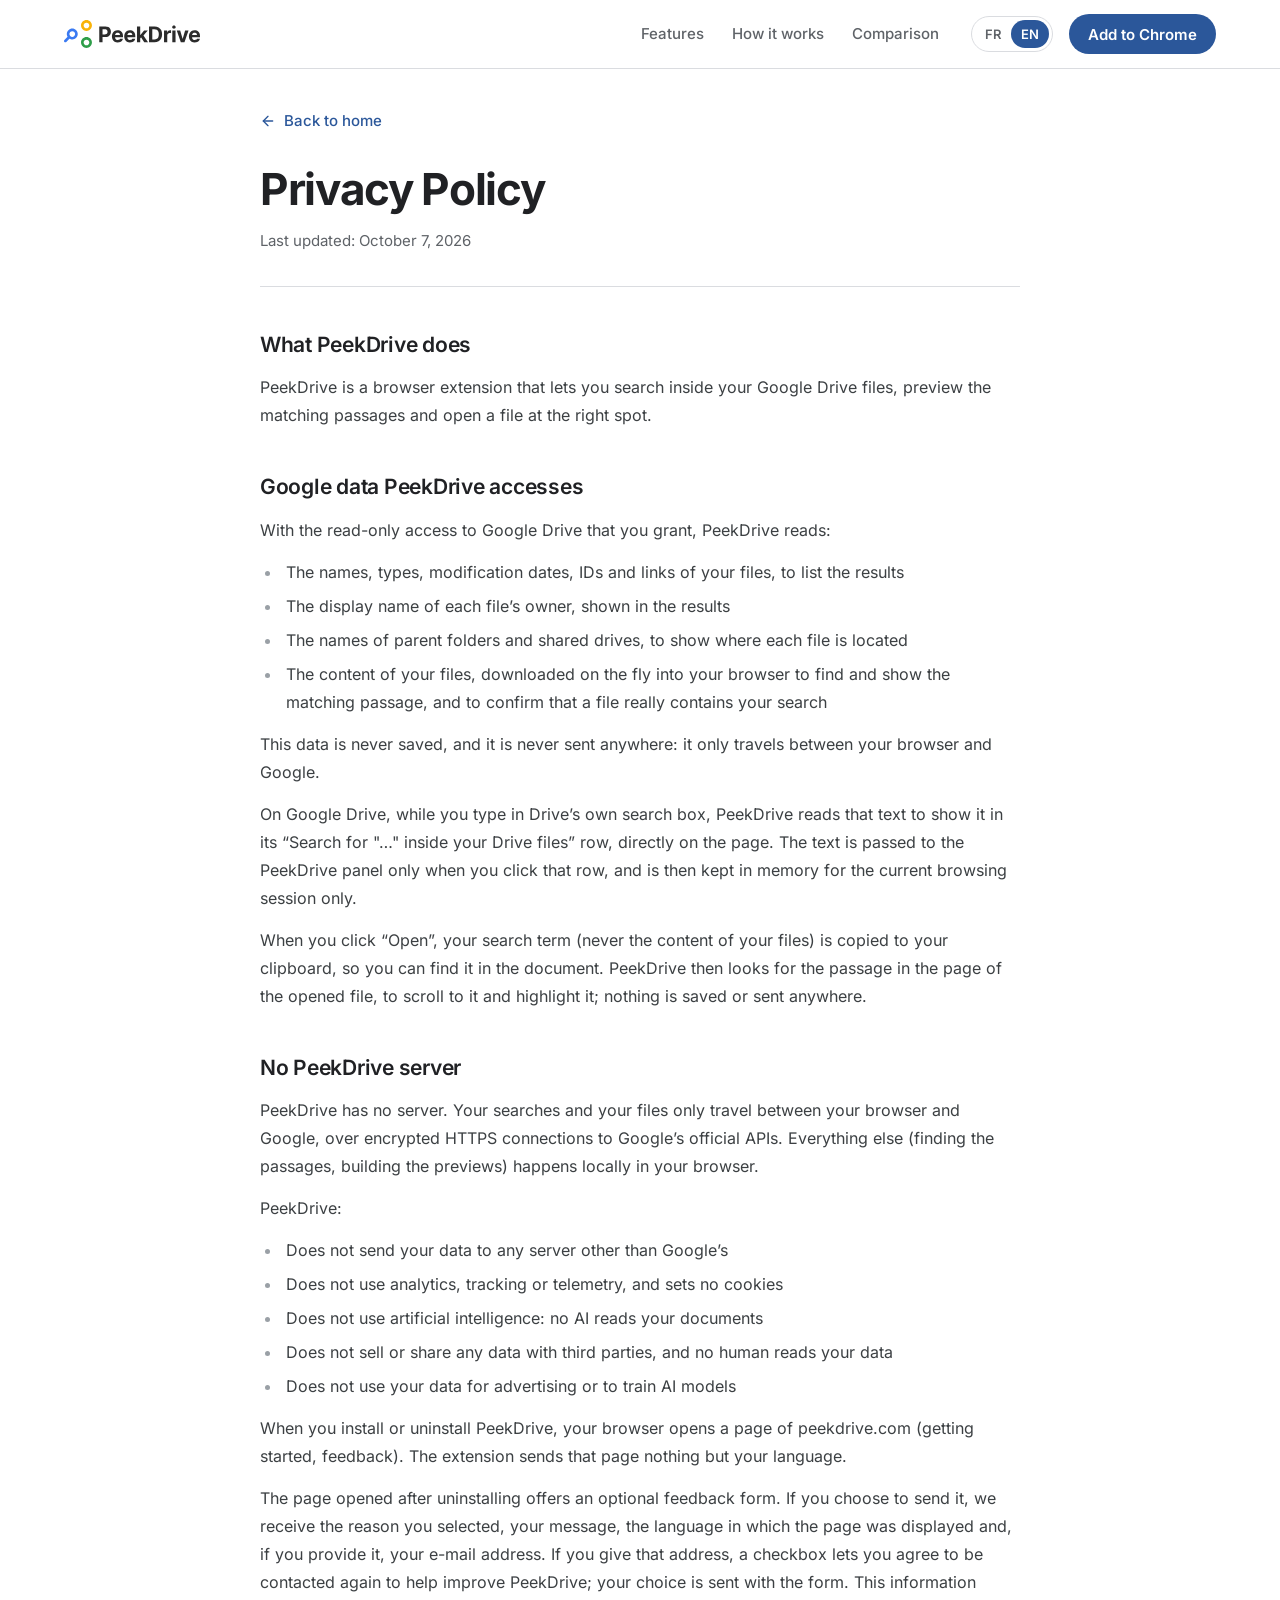
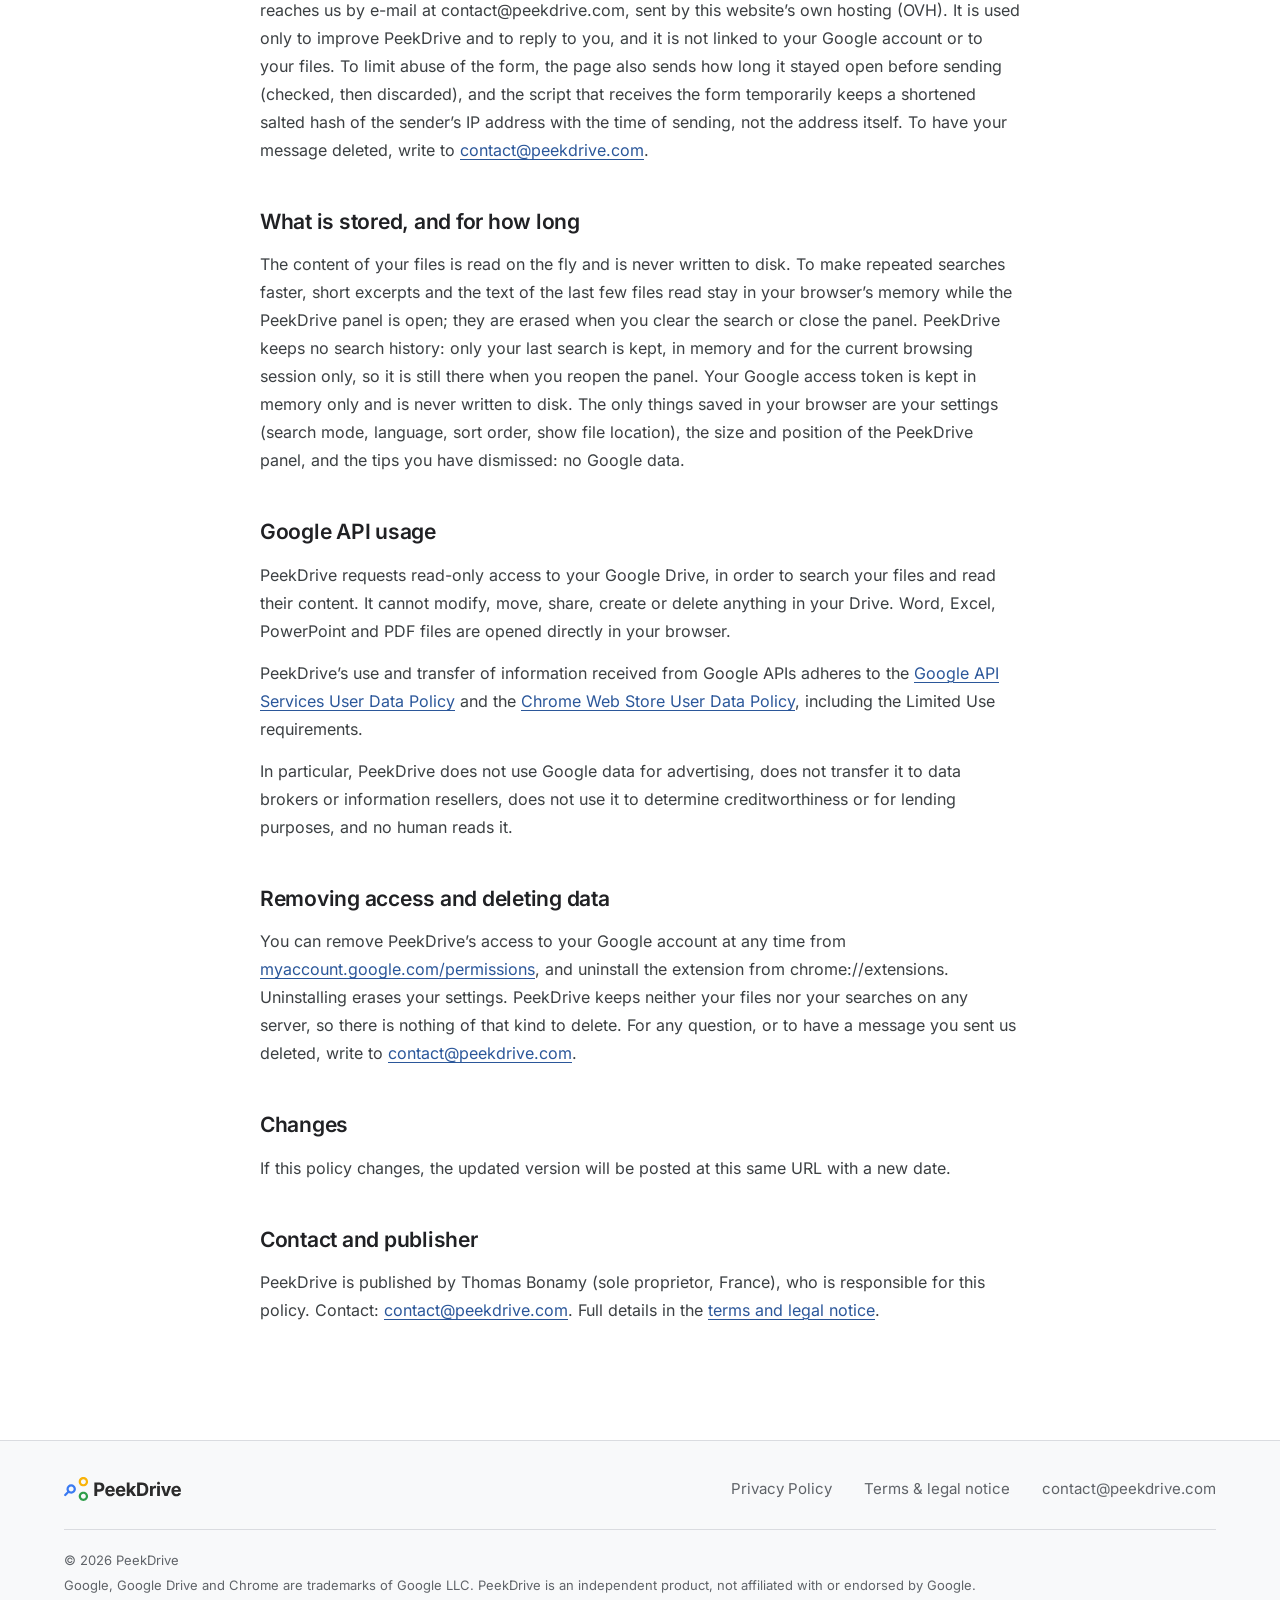
==== privacy.html @ 471e08d1 "Refonte du site : retours de Thomas du 7 octobre (bienvenue, au revoir, comparatif) - Bienvenue : « " ====
<!DOCTYPE html>
<html lang="en">
<head>
    <meta charset="UTF-8">
    <meta name="viewport" content="width=device-width, initial-scale=1.0">
    <title data-en="Privacy Policy, PeekDrive" data-fr="Politique de confidentialité, PeekDrive">Privacy Policy, PeekDrive</title>
    <meta name="description" content="PeekDrive Privacy Policy: read-only access to Google Drive, everything processed in your browser, no PeekDrive server, no AI.">
    <link rel="icon" href="favicon.ico?v=2" sizes="any">
    <link rel="icon" href="favicon.svg?v=2" type="image/svg+xml">
    <link rel="apple-touch-icon" href="apple-touch-icon.png?v=2">
    <link rel="preload" href="assets/fonts/inter-latin.woff2" as="font" type="font/woff2" crossorigin>
    <link rel="stylesheet" href="assets/site.css?v=1">
    <script src="assets/site.js?v=1"></script>
</head>
<body>
    <a class="skip-link" href="#main" data-en="Skip to content" data-fr="Aller au contenu">Skip to content</a>
    <svg class="sprite" aria-hidden="true" focusable="false">
        <symbol id="i-back" viewBox="0 0 24 24"><path d="M19 12H5"/><path d="m12 19-7-7 7-7"/></symbol>
    </svg>
    <header class="site-header">
        <div class="container nav">
            <a class="brand" href="./"><img src="logo.svg" alt="PeekDrive, home" data-en-alt="PeekDrive, home" data-fr-alt="PeekDrive, accueil" width="136" height="28"></a>
            <nav class="nav-links" aria-label="Main" data-en-aria-label="Main" data-fr-aria-label="Principale">
                <a href="./#features" data-en="Features" data-fr="Fonctionnalités">Features</a>
                <a href="./#how" data-en="How it works" data-fr="Comment ça marche">How it works</a>
                <a href="./#compare" data-en="Comparison" data-fr="Comparatif">Comparison</a>
            </nav>
            <div class="nav-actions">
                <div class="lang-switch" role="group" aria-label="Language" data-en-aria-label="Language" data-fr-aria-label="Langue">
                    <button type="button" class="lang-btn" data-lang="fr" lang="fr" aria-label="Français" aria-pressed="false">FR</button>
                    <button type="button" class="lang-btn is-active" data-lang="en" lang="en" aria-label="English" aria-pressed="true">EN</button>
                </div>
                <a class="btn btn--primary btn--s" href="https://chromewebstore.google.com/detail/piecapgomaejneknjkfpdhcpegihmjpd" target="_blank" rel="noopener" data-en="Add to Chrome" data-fr="Ajouter à Chrome">Add to Chrome</a>
            </div>
        </div>
    </header>
    <main id="main">
        <div class="container narrow legal-top">
            <a class="back-link" href="./"><svg class="i" aria-hidden="true"><use href="#i-back"/></svg><span data-en="Back to home" data-fr="Retour à l'accueil">Back to home</span></a>
        </div>
        <article class="container narrow prose">
            <h1 data-en="Privacy Policy" data-fr="Politique de confidentialité">Privacy Policy</h1>
            <p class="last-updated" data-en="Last updated: October 7, 2026" data-fr="Dernière mise à jour : 7 octobre 2026">Last updated: October 7, 2026</p>

            <h2 data-en="What PeekDrive does" data-fr="Ce que fait PeekDrive">What PeekDrive does</h2>
            <p data-en="PeekDrive is a browser extension that lets you search inside your Google Drive files, preview the matching passages and open a file at the right spot." data-fr="PeekDrive est une extension de navigateur qui vous permet de rechercher dans le contenu de vos fichiers Google Drive, de visualiser les passages correspondants et d’ouvrir un fichier au bon endroit.">PeekDrive is a browser extension that lets you search inside your Google Drive files, preview the matching passages and open a file at the right spot.</p>

            <h2 data-en="Google data PeekDrive accesses" data-fr="Données Google auxquelles PeekDrive accède">Google data PeekDrive accesses</h2>
            <div data-en="&lt;p&gt;With the read-only access to Google Drive that you grant, PeekDrive reads:&lt;/p&gt;&lt;ul&gt;&lt;li&gt;The names, types, modification dates, IDs and links of your files, to list the results&lt;/li&gt;&lt;li&gt;The display name of each file’s owner, shown in the results&lt;/li&gt;&lt;li&gt;The names of parent folders and shared drives, to show where each file is located&lt;/li&gt;&lt;li&gt;The content of your files, downloaded on the fly into your browser to find and show the matching passage, and to confirm that a file really contains your search&lt;/li&gt;&lt;/ul&gt;" data-fr="&lt;p&gt;Avec l’accès en lecture seule à Google Drive que vous lui accordez, PeekDrive lit :&lt;/p&gt;&lt;ul&gt;&lt;li&gt;Le nom, le type, la date de modification, l’identifiant et le lien de vos fichiers, pour afficher les résultats&lt;/li&gt;&lt;li&gt;Le nom du propriétaire de chaque fichier, affiché dans les résultats&lt;/li&gt;&lt;li&gt;Le nom des dossiers parents et des Drive partagés, pour indiquer l’emplacement de chaque fichier&lt;/li&gt;&lt;li&gt;Le contenu de vos fichiers, téléchargé à la volée dans votre navigateur pour trouver et afficher le passage correspondant, et pour vérifier qu’un fichier contient bien votre recherche&lt;/li&gt;&lt;/ul&gt;">
                <p>With the read-only access to Google Drive that you grant, PeekDrive reads:</p>
                <ul>
                    <li>The names, types, modification dates, IDs and links of your files, to list the results</li>
                    <li>The display name of each file’s owner, shown in the results</li>
                    <li>The names of parent folders and shared drives, to show where each file is located</li>
                    <li>The content of your files, downloaded on the fly into your browser to find and show the matching passage, and to confirm that a file really contains your search</li>
                </ul>
            </div>
            <p data-en="This data is never saved, and it is never sent anywhere: it only travels between your browser and Google." data-fr="Ces données ne sont jamais enregistrées ni envoyées ailleurs : elles circulent uniquement entre votre navigateur et Google.">This data is never saved, and it is never sent anywhere: it only travels between your browser and Google.</p>
            <p data-en="On Google Drive, while you type in Drive’s own search box, PeekDrive reads that text to show it in its “Search for &quot;…&quot; inside your Drive files” row, directly on the page. The text is passed to the PeekDrive panel only when you click that row, and is then kept in memory for the current browsing session only." data-fr="Sur Google Drive, pendant que vous tapez dans la barre de recherche de Drive, PeekDrive lit ce texte pour l’afficher dans sa ligne « Chercher “…” à l’intérieur de vos fichiers Drive », directement sur la page. Ce texte n’est transmis au panneau PeekDrive que lorsque vous cliquez sur cette ligne, puis il est gardé en mémoire pour la session de navigation en cours uniquement.">On Google Drive, while you type in Drive’s own search box, PeekDrive reads that text to show it in its “Search for "…" inside your Drive files” row, directly on the page. The text is passed to the PeekDrive panel only when you click that row, and is then kept in memory for the current browsing session only.</p>
            <p data-en="When you click “Open”, your search term (never the content of your files) is copied to your clipboard, so you can find it in the document. PeekDrive then looks for the passage in the page of the opened file, to scroll to it and highlight it; nothing is saved or sent anywhere." data-fr="Quand vous cliquez sur « Ouvrir », votre recherche (jamais le contenu de vos fichiers) est copiée dans votre presse-papier, pour que vous puissiez la retrouver dans le document. PeekDrive cherche ensuite le passage dans la page du fichier ouvert, pour y faire défiler l’affichage et le surligner ; rien n’est enregistré ni envoyé ailleurs.">When you click “Open”, your search term (never the content of your files) is copied to your clipboard, so you can find it in the document. PeekDrive then looks for the passage in the page of the opened file, to scroll to it and highlight it; nothing is saved or sent anywhere.</p>

            <h2 data-en="No PeekDrive server" data-fr="Aucun serveur PeekDrive">No PeekDrive server</h2>
            <p data-en="PeekDrive has no server. Your searches and your files only travel between your browser and Google, over encrypted HTTPS connections to Google’s official APIs. Everything else (finding the passages, building the previews) happens locally in your browser." data-fr="PeekDrive n’a aucun serveur. Vos recherches et vos fichiers ne circulent qu’entre votre navigateur et Google, via des connexions HTTPS chiffrées vers les API officielles de Google. Tout le reste (repérer les passages, construire les aperçus) se fait localement dans votre navigateur.">PeekDrive has no server. Your searches and your files only travel between your browser and Google, over encrypted HTTPS connections to Google’s official APIs. Everything else (finding the passages, building the previews) happens locally in your browser.</p>

            <div data-en="&lt;p&gt;PeekDrive:&lt;/p&gt;&lt;ul&gt;&lt;li&gt;Does not send your data to any server other than Google’s&lt;/li&gt;&lt;li&gt;Does not use analytics, tracking or telemetry, and sets no cookies&lt;/li&gt;&lt;li&gt;Does not use artificial intelligence: no AI reads your documents&lt;/li&gt;&lt;li&gt;Does not sell or share any data with third parties, and no human reads your data&lt;/li&gt;&lt;li&gt;Does not use your data for advertising or to train AI models&lt;/li&gt;&lt;/ul&gt;" data-fr="&lt;p&gt;PeekDrive :&lt;/p&gt;&lt;ul&gt;&lt;li&gt;N’envoie vos données à aucun serveur autre que ceux de Google&lt;/li&gt;&lt;li&gt;N’utilise aucun outil d’analyse, de suivi ni de télémétrie, et ne dépose aucun cookie&lt;/li&gt;&lt;li&gt;N’utilise pas d’intelligence artificielle : aucune IA ne lit vos documents&lt;/li&gt;&lt;li&gt;Ne vend ni ne partage aucune donnée avec des tiers, et personne ne lit vos données&lt;/li&gt;&lt;li&gt;N’utilise pas vos données à des fins publicitaires ni pour entraîner des modèles d’IA&lt;/li&gt;&lt;/ul&gt;">
                <p>PeekDrive:</p>
                <ul>
                    <li>Does not send your data to any server other than Google’s</li>
                    <li>Does not use analytics, tracking or telemetry, and sets no cookies</li>
                    <li>Does not use artificial intelligence: no AI reads your documents</li>
                    <li>Does not sell or share any data with third parties, and no human reads your data</li>
                    <li>Does not use your data for advertising or to train AI models</li>
                </ul>
            </div>
            <p data-en="When you install or uninstall PeekDrive, your browser opens a page of peekdrive.com (getting started, feedback). The extension sends that page nothing but your language." data-fr="Quand vous installez ou désinstallez PeekDrive, votre navigateur ouvre une page de peekdrive.com (prise en main, avis). L’extension ne transmet à cette page rien d’autre que votre langue.">When you install or uninstall PeekDrive, your browser opens a page of peekdrive.com (getting started, feedback). The extension sends that page nothing but your language.</p>
            <p data-en="The page opened after uninstalling offers an optional feedback form. If you choose to send it, we receive the reason you selected, your message, the language in which the page was displayed and, if you provide it, your e-mail address. If you give that address, a checkbox lets you agree to be contacted again to help improve PeekDrive; your choice is sent with the form. This information reaches us by e-mail at contact@peekdrive.com, sent by this website’s own hosting (OVH). It is used only to improve PeekDrive and to reply to you, and it is not linked to your Google account or to your files. To limit abuse of the form, the page also sends how long it stayed open before sending (checked, then discarded), and the script that receives the form temporarily keeps a shortened salted hash of the sender’s IP address with the time of sending, not the address itself. To have your message deleted, write to &lt;a href=&quot;mailto:contact@peekdrive.com&quot;&gt;contact@peekdrive.com&lt;/a&gt;." data-fr="La page ouverte après la désinstallation propose un formulaire d’avis facultatif. Si vous choisissez de l’envoyer, nous recevons la raison que vous avez sélectionnée, votre message, la langue d’affichage de la page et, si vous l’indiquez, votre adresse e-mail. Si vous donnez cette adresse, une case à cocher vous permet d’accepter que nous vous recontactions pour améliorer PeekDrive&amp;nbsp;; votre choix est envoyé avec le formulaire. Ces informations nous parviennent par e-mail à contact@peekdrive.com, envoyées par l’hébergement de ce site (OVH). Elles servent uniquement à améliorer PeekDrive et à vous répondre, et ne sont reliées ni à votre compte Google ni à vos fichiers. Pour limiter les abus du formulaire, la page envoie aussi le temps écoulé avant l’envoi (vérifié, puis écarté), et le script qui reçoit le formulaire conserve temporairement une empreinte tronquée (hachage salé) de l’adresse IP de l’expéditeur avec l’heure de l’envoi, et non l’adresse elle-même. Pour faire supprimer votre message, écrivez à &lt;a href=&quot;mailto:contact@peekdrive.com&quot;&gt;contact@peekdrive.com&lt;/a&gt;.">The page opened after uninstalling offers an optional feedback form. If you choose to send it, we receive the reason you selected, your message, the language in which the page was displayed and, if you provide it, your e-mail address. If you give that address, a checkbox lets you agree to be contacted again to help improve PeekDrive; your choice is sent with the form. This information reaches us by e-mail at contact@peekdrive.com, sent by this website’s own hosting (OVH). It is used only to improve PeekDrive and to reply to you, and it is not linked to your Google account or to your files. To limit abuse of the form, the page also sends how long it stayed open before sending (checked, then discarded), and the script that receives the form temporarily keeps a shortened salted hash of the sender’s IP address with the time of sending, not the address itself. To have your message deleted, write to <a href="mailto:contact@peekdrive.com">contact@peekdrive.com</a>.</p>

            <h2 data-en="What is stored, and for how long" data-fr="Ce qui est conservé, et combien de temps">What is stored, and for how long</h2>
            <p data-en="The content of your files is read on the fly and is never written to disk. To make repeated searches faster, short excerpts and the text of the last few files read stay in your browser’s memory while the PeekDrive panel is open; they are erased when you clear the search or close the panel. PeekDrive keeps no search history: only your last search is kept, in memory and for the current browsing session only, so it is still there when you reopen the panel. Your Google access token is kept in memory only and is never written to disk. The only things saved in your browser are your settings (search mode, language, sort order, show file location), the size and position of the PeekDrive panel, and the tips you have dismissed: no Google data." data-fr="Le contenu de vos fichiers est lu à la volée et n’est jamais écrit sur le disque. Pour accélérer les recherches répétées, de courts extraits et le texte des derniers fichiers lus restent dans la mémoire de votre navigateur tant que le panneau PeekDrive est ouvert ; ils sont effacés quand vous videz la recherche ou fermez le panneau. PeekDrive ne garde aucun historique de recherche : seule votre dernière recherche est gardée, en mémoire et pour la session de navigation en cours uniquement, afin de la retrouver quand vous rouvrez le panneau. Votre jeton d’accès Google est gardé en mémoire uniquement et n’est jamais écrit sur le disque. Les seules choses enregistrées dans votre navigateur sont vos réglages (mode de recherche, langue, ordre de tri, affichage de l’emplacement des fichiers), la taille et la position du panneau PeekDrive et les astuces que vous avez masquées : aucune donnée Google.">The content of your files is read on the fly and is never written to disk. To make repeated searches faster, short excerpts and the text of the last few files read stay in your browser’s memory while the PeekDrive panel is open; they are erased when you clear the search or close the panel. PeekDrive keeps no search history: only your last search is kept, in memory and for the current browsing session only, so it is still there when you reopen the panel. Your Google access token is kept in memory only and is never written to disk. The only things saved in your browser are your settings (search mode, language, sort order, show file location), the size and position of the PeekDrive panel, and the tips you have dismissed: no Google data.</p>

            <h2 data-en="Google API usage" data-fr="Utilisation des API Google">Google API usage</h2>
            <p data-en="PeekDrive requests read-only access to your Google Drive, in order to search your files and read their content. It cannot modify, move, share, create or delete anything in your Drive. Word, Excel, PowerPoint and PDF files are opened directly in your browser." data-fr="PeekDrive demande un accès en lecture seule à votre Google Drive, pour rechercher dans vos fichiers et lire leur contenu. Il ne peut rien modifier, déplacer, partager, créer ni supprimer dans votre Drive. Les fichiers Word, Excel, PowerPoint et PDF sont ouverts directement dans votre navigateur.">PeekDrive requests read-only access to your Google Drive, in order to search your files and read their content. It cannot modify, move, share, create or delete anything in your Drive. Word, Excel, PowerPoint and PDF files are opened directly in your browser.</p>
            <p data-en="PeekDrive’s use and transfer of information received from Google APIs adheres to the &lt;a href=&quot;https://developers.google.com/terms/api-services-user-data-policy&quot;&gt;Google API Services User Data Policy&lt;/a&gt; and the &lt;a href=&quot;https://developer.chrome.com/docs/webstore/program-policies/limited-use&quot;&gt;Chrome Web Store User Data Policy&lt;/a&gt;, including the Limited Use requirements." data-fr="L’utilisation et le transfert par PeekDrive des informations reçues des API Google respectent la &lt;a href=&quot;https://developers.google.com/terms/api-services-user-data-policy&quot;&gt;politique relative aux données utilisateur des services d’API Google&lt;/a&gt; et la &lt;a href=&quot;https://developer.chrome.com/docs/webstore/program-policies/limited-use&quot;&gt;politique de données utilisateur du Chrome Web Store&lt;/a&gt;, y compris les exigences d’utilisation limitée (Limited Use).">PeekDrive’s use and transfer of information received from Google APIs adheres to the <a href="https://developers.google.com/terms/api-services-user-data-policy">Google API Services User Data Policy</a> and the <a href="https://developer.chrome.com/docs/webstore/program-policies/limited-use">Chrome Web Store User Data Policy</a>, including the Limited Use requirements.</p>
            <p data-en="In particular, PeekDrive does not use Google data for advertising, does not transfer it to data brokers or information resellers, does not use it to determine creditworthiness or for lending purposes, and no human reads it." data-fr="En particulier, PeekDrive n’utilise pas les données Google à des fins publicitaires, ne les transfère à aucun courtier en données ni revendeur d’informations, ne les utilise pas pour évaluer une solvabilité ou accorder un crédit, et personne ne les lit.">In particular, PeekDrive does not use Google data for advertising, does not transfer it to data brokers or information resellers, does not use it to determine creditworthiness or for lending purposes, and no human reads it.</p>

            <h2 data-en="Removing access and deleting data" data-fr="Retirer l’accès et supprimer vos données">Removing access and deleting data</h2>
            <p data-en="You can remove PeekDrive’s access to your Google account at any time from &lt;a href=&quot;https://myaccount.google.com/permissions&quot;&gt;myaccount.google.com/permissions&lt;/a&gt;, and uninstall the extension from chrome://extensions. Uninstalling erases your settings. PeekDrive keeps neither your files nor your searches on any server, so there is nothing of that kind to delete. For any question, or to have a message you sent us deleted, write to &lt;a href=&quot;mailto:contact@peekdrive.com&quot;&gt;contact@peekdrive.com&lt;/a&gt;." data-fr="Vous pouvez retirer à tout moment l’accès de PeekDrive à votre compte Google depuis &lt;a href=&quot;https://myaccount.google.com/permissions&quot;&gt;myaccount.google.com/permissions&lt;/a&gt;, et désinstaller l’extension depuis chrome://extensions. La désinstallation efface vos réglages. PeekDrive ne conserve ni vos fichiers ni vos recherches sur un serveur : de ce côté-là, il n’y a rien à supprimer. Pour toute question, ou pour faire effacer un message que vous nous avez envoyé, écrivez à &lt;a href=&quot;mailto:contact@peekdrive.com&quot;&gt;contact@peekdrive.com&lt;/a&gt;.">You can remove PeekDrive’s access to your Google account at any time from <a href="https://myaccount.google.com/permissions">myaccount.google.com/permissions</a>, and uninstall the extension from chrome://extensions. Uninstalling erases your settings. PeekDrive keeps neither your files nor your searches on any server, so there is nothing of that kind to delete. For any question, or to have a message you sent us deleted, write to <a href="mailto:contact@peekdrive.com">contact@peekdrive.com</a>.</p>

            <h2 data-en="Changes" data-fr="Modifications">Changes</h2>
            <p data-en="If this policy changes, the updated version will be posted at this same URL with a new date." data-fr="En cas de modification de cette politique, la version mise à jour sera publiée à cette même URL avec une nouvelle date.">If this policy changes, the updated version will be posted at this same URL with a new date.</p>

            <h2 data-en="Contact and publisher" data-fr="Contact et éditeur">Contact and publisher</h2>
            <p data-en="PeekDrive is published by Thomas Bonamy (sole proprietor, France), who is responsible for this policy. Contact: &lt;a href=&quot;mailto:contact@peekdrive.com&quot;&gt;contact@peekdrive.com&lt;/a&gt;. Full details in the &lt;a href=&quot;terms.html&quot;&gt;terms and legal notice&lt;/a&gt;." data-fr="PeekDrive est édité par Thomas Bonamy (entrepreneur individuel, France), responsable de cette politique. Contact : &lt;a href=&quot;mailto:contact@peekdrive.com&quot;&gt;contact@peekdrive.com&lt;/a&gt;. Coordonnées complètes dans les &lt;a href=&quot;terms.html&quot;&gt;conditions et mentions légales&lt;/a&gt;.">PeekDrive is published by Thomas Bonamy (sole proprietor, France), who is responsible for this policy. Contact: <a href="mailto:contact@peekdrive.com">contact@peekdrive.com</a>. Full details in the <a href="terms.html">terms and legal notice</a>.</p>
        </article>
    </main>

    <footer class="site-footer">
        <div class="container">
            <div class="footer-top">
                <a class="brand" href="./"><img src="logo.svg" alt="PeekDrive, home" data-en-alt="PeekDrive, home" data-fr-alt="PeekDrive, accueil" width="117" height="24" loading="lazy"></a>
                <nav class="footer-links" aria-label="Footer" data-en-aria-label="Footer" data-fr-aria-label="Pied de page">
                    <a href="privacy.html" aria-current="page" data-en="Privacy Policy" data-fr="Confidentialité">Privacy Policy</a>
                    <a href="terms.html" data-en="Terms &amp;amp; legal notice" data-fr="Conditions &amp;amp; mentions légales">Terms &amp; legal notice</a>
                    <a href="mailto:contact@peekdrive.com">contact@peekdrive.com</a>
                </nav>
            </div>
            <div class="footer-bottom">
                <p>&copy; 2026 PeekDrive</p>
                <p data-en="Google, Google Drive and Chrome are trademarks of Google LLC. PeekDrive is an independent product, not affiliated with or endorsed by Google." data-fr="Google, Google Drive et Chrome sont des marques de Google LLC. PeekDrive est un produit indépendant, ni affilié à Google ni approuvé par Google.">Google, Google Drive and Chrome are trademarks of Google LLC. PeekDrive is an independent product, not affiliated with or endorsed by Google.</p>
            </div>
        </div>
    </footer>
</body>
</html>
---- assets/site.css ----
/* PeekDrive website: shared styles for every page.
   Contents: fonts, tokens, base, layout, header, buttons, pastel backdrop, hero,
   browser frame, PANEL MOCK (self-contained), landing sections, simple pages
   (welcome, uninstall), legal pages, footer, responsive, reduced motion.
   The pages load nothing else: no inline style, no external request. */

/* ── Fonts ─────────────────────────────────────────────────────────────────
   Inter (SIL Open Font License, see fonts/LICENSE.txt), served from this site. */
@font-face {
  font-family: 'Inter';
  font-style: normal;
  font-weight: 100 900;
  font-display: swap;
  src: url('fonts/inter-latin-ext.woff2') format('woff2');
  unicode-range: U+0100-02BA, U+02BD-02C5, U+02C7-02CC, U+02CE-02D7, U+02DD-02FF, U+0304, U+0308, U+0329, U+1D00-1DBF, U+1E00-1E9F, U+1EF2-1EFF, U+2020, U+20A0-20AB, U+20AD-20C0, U+2113, U+2C60-2C7F, U+A720-A7FF;
}
@font-face {
  font-family: 'Inter';
  font-style: normal;
  font-weight: 100 900;
  font-display: swap;
  src: url('fonts/inter-latin.woff2') format('woff2');
  unicode-range: U+0000-00FF, U+0131, U+0152-0153, U+02BB-02BC, U+02C6, U+02DA, U+02DC, U+0304, U+0308, U+0329, U+2000-206F, U+20AC, U+2122, U+2191, U+2193, U+2212, U+2215, U+FEFF, U+FFFD;
}
/* Arial resized to Inter's metrics: the text does not move when Inter arrives. */
@font-face {
  font-family: 'Inter Fallback';
  src: local('Arial');
  size-adjust: 107.4%;
  ascent-override: 90.2%;
  descent-override: 22.48%;
  line-gap-override: 0%;
}

/* ── Tokens ──────────────────────────────────────────────────────────────── */
:root {
  --blue: #2B579A;
  --blue-dark: #21467E;
  --blue-tint: #E6F1FE;
  --blue-wash: #F3F7FD;
  --text: #202124;
  --text-2: #5F6368;
  --text-body: #3C4043;
  --border: #DADCE0;
  --border-soft: #E8EAED;
  --border-strong: #80868B;   /* 3.7:1 on white: outlines of form controls */
  --surface: #F8F9FA;
  --white: #FFFFFF;
  --hl: #E2CDF7;
  --hl-line: #7034AF;
  --ok: #1E8E3E;
  --green-dark: #137333;
  --green-tint: #DFF1E4;
  --green-wash: #F0F8F2;
  --error: #B3261E;

  /* File-type colours of the product */
  --docs: #3A7AF2;
  --sheets: #34A853;
  --slides: #FBBC04;
  --pdf: #EA4335;

  --radius-s: 8px;
  --radius-m: 12px;
  --radius-l: 16px;
  --pill: 999px;

  --shadow-s: 0 1px 2px rgba(32, 33, 36, 0.05), 0 2px 6px rgba(32, 33, 36, 0.05);
  --shadow-m: 0 2px 4px rgba(32, 33, 36, 0.04), 0 12px 28px -8px rgba(32, 33, 36, 0.14);
  --shadow-l: 0 4px 10px rgba(32, 33, 36, 0.05), 0 32px 64px -20px rgba(32, 33, 36, 0.22);

  --container: 1200px;
  --gutter: 24px;
  --header-h: 68px;
  --section: clamp(64px, 8vw, 112px);

  --font: 'Inter', 'Inter Fallback', system-ui, -apple-system, 'Segoe UI', Roboto, Arial, sans-serif;
}

/* ── Base ────────────────────────────────────────────────────────────────── */
*, *::before, *::after { box-sizing: border-box; }
html { -webkit-text-size-adjust: 100%; text-size-adjust: 100%; scroll-behavior: smooth; scroll-padding-top: calc(var(--header-h) + 16px); }
body {
  margin: 0;
  font-family: var(--font);
  font-size: 1rem;
  line-height: 1.6;
  color: var(--text);
  background: var(--white);
  -webkit-font-smoothing: antialiased;
  -moz-osx-font-smoothing: grayscale;
}
h1, h2, h3, p, ul, ol, figure, fieldset, legend, table { margin: 0; padding: 0; }
ul, ol { list-style: none; }
fieldset { border: 0; min-width: 0; }
legend { display: block; width: 100%; }
img, svg { display: block; max-width: 100%; }
a { color: var(--blue); text-decoration: none; }
a:hover { text-decoration: underline; text-underline-offset: 3px; }
button, input, textarea { font: inherit; color: inherit; }
button { cursor: pointer; }
:focus-visible { outline: 2px solid var(--blue); outline-offset: 3px; border-radius: 4px; }
[hidden] { display: none !important; }

/* French is applied by site.js before the first paint (no flash of English). */
.i18n-wait body { visibility: hidden; }
/* Parts that only work with JavaScript (the survey) and their fallback. */
html:not(.js) .needs-js { display: none; }

.sr-only {
  position: absolute; width: 1px; height: 1px; margin: -1px; padding: 0;
  overflow: hidden; clip: rect(0 0 0 0); clip-path: inset(50%); white-space: nowrap; border: 0;
}
.skip-link {
  position: absolute; left: 16px; top: -64px; z-index: 100;
  padding: 10px 16px; border-radius: var(--radius-s);
  background: var(--blue); color: var(--white); font-weight: 600;
}
.skip-link:focus { top: calc(var(--header-h) + 12px); outline-color: var(--text); }
.nw { white-space: nowrap; }

/* Icons: one stroke style, the one of the PeekDrive panel. */
.sprite { position: absolute; width: 0; height: 0; overflow: hidden; }
.i { flex: none; width: 1.25em; height: 1.25em; fill: none; stroke: currentColor; stroke-width: 2; stroke-linecap: round; stroke-linejoin: round; }

/* ── Layout ──────────────────────────────────────────────────────────────── */
.container { width: 100%; max-width: var(--container); margin-inline: auto; padding-inline: var(--gutter); }
.section { padding-block: var(--section); }
.section--surface { background: var(--surface); border-block: 1px solid var(--border); }
.section--surface + .section--surface { border-top: 0; }
.section-head { max-width: 760px; margin: 0 auto clamp(40px, 5vw, 64px); text-align: center; }

h1, h2, h3 { color: var(--text); text-wrap: balance; }
h2 { font-size: clamp(1.75rem, 1.25rem + 1.6vw, 2.375rem); font-weight: 700; line-height: 1.16; letter-spacing: -0.025em; }
h3 { font-size: 1.0625rem; font-weight: 600; line-height: 1.35; letter-spacing: -0.005em; }
.lead { margin-top: 16px; font-size: 1.125rem; line-height: 1.6; color: var(--text-2); text-wrap: pretty; }
/* Centred intros: two lines of similar length, like the title above them. */
.section-head .lead, .page-hero .lead { text-wrap: balance; }

/* ── Header ──────────────────────────────────────────────────────────────── */
.site-header {
  position: sticky; top: 0; z-index: 50;
  background: rgba(255, 255, 255, 0.9);
  -webkit-backdrop-filter: saturate(1.4) blur(12px); backdrop-filter: saturate(1.4) blur(12px);
  border-bottom: 1px solid var(--border);
}
.nav { display: flex; align-items: center; gap: 32px; height: var(--header-h); }
.brand { display: inline-flex; flex: none; border-radius: 6px; }
.brand img { width: 136px; height: 28px; }
.nav-links { display: flex; align-items: center; gap: 28px; margin-left: auto; }
.nav-links a { font-size: 0.9375rem; font-weight: 500; color: var(--text-2); white-space: nowrap; transition: color 0.15s; }
.nav-links a:hover { color: var(--text); text-decoration: none; }
.nav-links a[aria-current="page"] { color: var(--blue); font-weight: 600; }
.nav-actions { display: flex; align-items: center; gap: 16px; flex: none; }

.lang-switch { display: inline-flex; padding: 3px; border: 1px solid var(--border); border-radius: var(--pill); background: var(--white); }
.lang-btn {
  min-width: 36px; height: 28px; padding: 0 10px; border: 0; border-radius: var(--pill); background: transparent;
  font-size: 0.8125rem; font-weight: 600; line-height: 1; color: var(--text-2); transition: background 0.15s, color 0.15s;
}
.lang-btn:hover { color: var(--text); }
.lang-btn.is-active { background: var(--blue); color: var(--white); }

/* ── Buttons ─────────────────────────────────────────────────────────────── */
.btn {
  display: inline-flex; align-items: center; justify-content: center; gap: 10px;
  height: 52px; padding: 0 28px; border: 1px solid transparent; border-radius: var(--pill);
  font-size: 1rem; font-weight: 600; line-height: 1; white-space: nowrap; text-decoration: none;
  transition: background 0.15s, border-color 0.15s, color 0.15s;
}
.btn:hover { text-decoration: none; }
.btn .i { width: 18px; height: 18px; }
.btn--primary { background: var(--blue); color: var(--white); }
.btn--primary:hover { background: var(--blue-dark); }
.btn--secondary { background: var(--white); border-color: var(--border); color: var(--text); }
.btn--secondary:hover { border-color: var(--blue); color: var(--blue); }
.btn--light { background: var(--white); color: var(--blue); }
.btn--light:hover { background: var(--blue-tint); }
.btn--s { height: 40px; padding: 0 18px; gap: 8px; font-size: 0.9375rem; }
.btn--s .i { width: 16px; height: 16px; }
.btn[disabled] { opacity: 0.6; cursor: default; }

.badge {
  display: inline-flex; align-items: center; gap: 8px; height: 30px; padding: 0 14px 0 12px;
  border: 1px solid rgba(43, 87, 154, 0.2); border-radius: var(--pill); background: rgba(255, 255, 255, 0.72);
  font-size: 0.8125rem; font-weight: 600; line-height: 1; color: var(--blue);
}
.badge::before { content: ""; width: 6px; height: 6px; border-radius: 50%; background: var(--blue); }

.more { display: inline-flex; align-items: center; gap: 6px; font-weight: 600; }
.more .i { width: 16px; height: 16px; transition: transform 0.15s; }
.more:hover .i { transform: translateX(2px); }

/* ── Pastel backdrop: the four file-type colours, very light and blurred,
      like the Chrome Web Store images ────────────────────────────────────── */
.pastel { position: relative; isolation: isolate; overflow: hidden; }
.pastel::before {
  content: ""; position: absolute; inset: 0; z-index: -1; pointer-events: none;
  background:
    radial-gradient(46% 64% at 2% 0%, rgba(234, 67, 53, 0.12), transparent 72%),
    radial-gradient(38% 52% at 52% -10%, rgba(251, 188, 4, 0.11), transparent 70%),
    radial-gradient(54% 80% at 100% 36%, rgba(58, 122, 242, 0.16), transparent 72%),
    radial-gradient(44% 60% at 26% 110%, rgba(52, 168, 83, 0.10), transparent 70%),
    var(--white);
}
.pastel--soft::before {
  background:
    radial-gradient(50% 90% at 0% 0%, rgba(234, 67, 53, 0.09), transparent 72%),
    radial-gradient(40% 70% at 50% -20%, rgba(251, 188, 4, 0.08), transparent 70%),
    radial-gradient(50% 100% at 100% 10%, rgba(58, 122, 242, 0.12), transparent 72%),
    var(--white);
}

/* ── Hero ────────────────────────────────────────────────────────────────── */
.hero-grid { display: grid; grid-template-columns: minmax(0, 1fr) 548px; column-gap: 56px; }
.hero-copy { padding-block: 80px 104px; }
.hero h1 { margin-top: 24px; font-size: clamp(2.125rem, 1rem + 2.5vw, 3rem); font-weight: 700; line-height: 1.1; letter-spacing: -0.03em; }
.hero h1 span { display: block; color: var(--blue); }
.hero .lead { max-width: 540px; margin-top: 24px; }
.hero::before { -webkit-mask-image: linear-gradient(to bottom, #000 calc(100% - 160px), transparent); mask-image: linear-gradient(to bottom, #000 calc(100% - 160px), transparent); }
.hero-cta { display: flex; flex-wrap: wrap; align-items: center; gap: 12px 20px; margin-top: 36px; }
.ticks { display: flex; flex-wrap: wrap; gap: 10px 24px; margin-top: 28px; font-size: 0.9375rem; font-weight: 500; color: var(--text); }
.ticks li { display: inline-flex; align-items: center; gap: 8px; }
.ticks .i { width: 18px; height: 18px; color: var(--ok); stroke-width: 2.5; }
.ticks--center { justify-content: center; align-items: center; margin-top: 24px; }

.hero-visual {
  --bleed: 48px;  /* room kept around the window for its shadow, inside the mask */
  position: relative; min-height: 608px; margin: 40px calc(-1 * var(--bleed)) 0; padding: 24px var(--bleed) 0;
  /* The window runs past the bottom of the hero and fades out there. Its height
     is set at each breakpoint so the fade never falls on the title of a result
     card: it starts under the first card, or under the header of the second. */
  -webkit-mask-image: linear-gradient(to bottom, #000 calc(100% - 88px), transparent);
  mask-image: linear-gradient(to bottom, #000 calc(100% - 88px), transparent);
}

/* ── Browser frame around the mock: neutral, no browser or Drive logo ────── */
.browser {
  position: absolute; inset: 24px var(--bleed) auto var(--bleed); height: 800px;
  display: flex; flex-direction: column; overflow: hidden;
  border: 1px solid var(--border); border-bottom: 0; border-radius: 14px 14px 0 0; background: var(--white); box-shadow: var(--shadow-l);
}
.browser-bar { display: flex; align-items: center; gap: 12px; flex: none; height: 44px; padding: 0 10px 0 14px; background: #F1F3F4; border-bottom: 1px solid var(--border); }
.browser-dots { display: flex; gap: 6px; flex: none; }
.browser-dots i { width: 10px; height: 10px; border-radius: 50%; background: #CDD0D4; }
.browser-url { display: flex; align-items: center; gap: 8px; flex: 1; min-width: 0; height: 28px; padding: 0 12px; border-radius: var(--pill); background: var(--white); font-size: 0.75rem; line-height: 1; color: var(--text-2); }
.browser-url .i { width: 12px; height: 12px; }
.browser-ext { display: grid; place-items: center; flex: none; width: 28px; height: 28px; border-radius: 50%; background: var(--white); box-shadow: 0 0 0 2px var(--blue-tint); }
.browser-ext img { width: 16px; height: 16px; }
.browser-body { display: flex; flex: 1; min-height: 0; }

.drive { flex: 1; min-width: 0; padding: 14px 12px; }
.drive-top { display: flex; align-items: center; gap: 8px; }
.drive-field { display: flex; align-items: center; gap: 8px; flex: 1; min-width: 0; height: 32px; padding: 0 10px; border-radius: var(--pill); background: #F1F3F4; color: var(--text-2); }
.drive-field .i { width: 14px; height: 14px; }
.drive-field i { flex: 1; max-width: 56px; height: 6px; border-radius: 3px; background: #DADCE0; }
.drive-pk { display: grid; place-items: center; flex: none; width: 32px; height: 32px; border: 1px solid var(--border); border-radius: 50%; background: var(--white); }
.drive-pk img { width: 15px; height: 15px; }
.drive-title { margin: 20px 2px 8px; font-size: 0.8125rem; font-weight: 600; line-height: 1.4; color: var(--text); white-space: nowrap; }
.drive-rows li { display: flex; align-items: center; gap: 10px; height: 40px; padding: 0 2px; border-top: 1px solid var(--border-soft); }
.drive-rows svg { flex: none; width: 20px; height: 20px; }
.drive-rows i { width: 68%; height: 7px; border-radius: 4px; background: var(--border-soft); }
.drive-rows li:nth-child(3n + 2) i { width: 48%; }
.drive-rows li:nth-child(3n) i { width: 78%; }

/* ══ PANEL MOCK ════════════════════════════════════════════════════════════
   The PeekDrive panel, drawn in HTML/CSS from the design of the extension
   (design/extension/Screen 1.png, 540 px wide at 1x). Self-contained: every
   .pd-* rule and its own --pd-* properties live in this block, so the filter
   row and the details can be re-aligned with the final panel in one place.
   Sizes are the design's pixels; the whole panel is then scaled by --pd-zoom,
   and --pd-hair keeps the borders one device pixel wide. */
.pd-wrap { flex: none; width: var(--pd-w, 424px); border-left: 1px solid var(--border); overflow: hidden; background: #FFFFFF; }
.pd {
  --pd-zoom: 0.92;
  --pd-hair: calc(1px / var(--pd-zoom));
  --pd-blue: #2B579A;
  --pd-blue-tint: #E6F1FE;
  --pd-text: #202124;
  --pd-text-2: #5F6368;
  --pd-border: #DADCE0;
  --pd-surface: #F8F9FA;
  --pd-hl: #E2CDF7;
  --pd-hl-line: #7034AF;
  --pd-bar: #3A7AF2;          /* excerpt bar: the colour of the file type */
  --pd-sheets: #34A853;
  --pd-pad: 20px;
  --pd-radius: 8px;
  zoom: var(--pd-zoom);
  background: #FFFFFF; font-size: 13px; line-height: 1.5; color: var(--pd-text);
}
.pd-head { display: flex; align-items: center; justify-content: space-between; height: 72px; padding: 0 var(--pd-pad); border-bottom: var(--pd-hair) solid var(--pd-border); }
.pd-logo { width: 141px; height: 29px; }
.pd-btns { display: flex; gap: 8px; }
.pd-btn { display: grid; place-items: center; width: 32px; height: 32px; border: var(--pd-hair) solid var(--pd-border); border-radius: var(--pd-radius); color: var(--pd-text-2); }
.pd-btn .i { width: 16px; height: 16px; }
.pd-btn .pd-moon { fill: currentColor; stroke: none; }
.pd-body { padding: var(--pd-pad); }
.pd-search { display: flex; align-items: center; gap: 12px; height: 48px; padding: 0 18px; border: var(--pd-hair) solid var(--pd-border); border-radius: 24px; font-size: 14px; line-height: 1; }
.pd-search .i { width: 16px; height: 16px; color: var(--pd-text-2); }
.pd-search span { flex: 1; }
.pd-sum { margin: 19px 0 18px; font-size: 13px; line-height: 18px; color: var(--pd-text); }
.pd-sum b { font-weight: 700; }
.pd-chips { display: flex; flex-wrap: wrap; gap: 10px; }
.pd-chip { display: inline-flex; align-items: center; gap: 8px; height: 38px; padding: 0 9px 0 17px; border: var(--pd-hair) solid var(--pd-border); border-radius: 19px; font-size: 13px; line-height: 1; white-space: nowrap; }
.pd-chip svg { width: 16px; height: 16px; }
.pd-chip i { display: grid; place-items: center; min-width: 35px; height: 21px; padding: 0 8px; margin-left: 1px; border-radius: 11px; background: var(--pd-border); font-style: normal; font-size: 11px; font-weight: 600; color: var(--pd-text-2); }
.pd-card { margin-top: 20px; padding: var(--pd-pad); border: var(--pd-hair) solid var(--pd-border); border-radius: var(--pd-radius); }
.pd-file { display: grid; grid-template-columns: 40px minmax(0, 1fr) auto; column-gap: 12px; align-items: start; }
.pd-file > svg { grid-row: 1 / span 3; width: 40px; height: 40px; }
.pd-file-title { grid-column: 2; margin-bottom: 2px; font-size: 14px; font-weight: 700; line-height: 22px; white-space: nowrap; overflow: hidden; text-overflow: ellipsis; }
.pd-file-meta { grid-column: 2 / -1; display: flex; align-items: center; gap: 4px; font-size: 12px; line-height: 17px; color: var(--pd-text-2); white-space: nowrap; overflow: hidden; }
.pd-file-meta .i { width: 11px; height: 11px; }
.pd-count { grid-column: 3; grid-row: 1; height: 22px; padding: 0 10px; border: var(--pd-hair) solid var(--pd-blue); border-radius: 11px; background: var(--pd-blue-tint); font-size: 11px; font-weight: 700; line-height: calc(22px - 2 * var(--pd-hair)); color: var(--pd-blue); white-space: nowrap; }
.pd-excerpt { position: relative; margin-top: 17px; padding: 10px 9px 9px 24px; border: var(--pd-hair) solid var(--pd-border); border-radius: var(--pd-radius); background: var(--pd-surface); }
.pd-excerpt::before { content: ""; position: absolute; left: 8px; top: 8px; bottom: 8px; width: 4px; border-radius: 2px; background: var(--pd-bar); }
.pd-excerpt--sheets { --pd-bar: var(--pd-sheets); }
.pd-text { font-size: 12px; line-height: 21px; }
.pd mark { padding: 2px 2px 0; margin: 0 -2px; border-bottom: 2px solid var(--pd-hl-line); border-radius: 2px; background: var(--pd-hl); color: inherit; }
.pd-foot { display: flex; align-items: center; gap: 8px; margin-top: 14px; }
.pd-open { display: inline-flex; align-items: center; gap: 9px; margin-right: auto; font-size: 14px; line-height: 22px; color: var(--pd-blue); white-space: nowrap; }
.pd-open .i { width: 13px; height: 13px; }
.pd-loc { display: inline-flex; align-items: center; gap: 7px; height: 22px; padding: 0 8px 0 7px; border: var(--pd-hair) solid var(--pd-border); border-radius: 4px; background: var(--pd-surface); font-size: 11px; font-weight: 700; line-height: 1; color: var(--pd-text-2); white-space: nowrap; }
.pd-loc .i { width: 11px; height: 11px; }
.pd-all { display: grid; place-items: center; height: 40px; margin-top: 16px; border: var(--pd-hair) solid var(--pd-border); border-radius: 4px; font-size: 13px; line-height: 1; color: var(--pd-text-2); white-space: nowrap; overflow: hidden; }
.pd-tab { display: inline-block; height: 22px; padding: 0 8px; border: var(--pd-hair) solid #BAE4C5; border-radius: 4px; background: #E7F5EB; font-size: 11px; font-weight: 700; line-height: calc(22px - 2 * var(--pd-hair)); color: #1E8E3E; }
.pd-table { width: 100%; margin-top: 12px; border-collapse: separate; border-spacing: 0; border: var(--pd-hair) solid var(--pd-border); border-radius: var(--pd-radius); background: #FFFFFF; font-size: 12px; line-height: 20px; table-layout: fixed; overflow: hidden; }
.pd-table th, .pd-table td { padding: 6px 10px; text-align: left; font-weight: 400; white-space: nowrap; overflow: hidden; text-overflow: ellipsis; border-left: var(--pd-hair) solid var(--pd-border); }
.pd-table th:first-child, .pd-table td:first-child { border-left: 0; }
.pd-table th { font-weight: 700; border-bottom: var(--pd-hair) solid var(--pd-border); }
.pd-table th:first-child { width: 46%; }
.pd-table .is-hit { background: #FEF7E0; }
@supports not (zoom: 1) {
  .pd { width: 108.7%; transform: scale(0.92); transform-origin: 0 0; }
}
/* ══ end of PANEL MOCK ═════════════════════════════════════════════════════ */

/* ── Facts band ──────────────────────────────────────────────────────────── */
.facts { position: relative; padding-block: clamp(40px, 5vw, 64px) 0; }
.facts-grid, .rules { display: grid; grid-template-columns: repeat(4, minmax(0, 1fr)); gap: 40px 32px; }
.rules--3 { grid-template-columns: repeat(3, minmax(0, 1fr)); }
.fact, .rule { padding-top: 22px; border-top: 1px solid var(--border); }
.fact-value, .rule h3 { display: block; font-size: 1.25rem; font-weight: 700; line-height: 1.25; letter-spacing: -0.02em; color: var(--text); }
.fact-label, .rule p { display: block; margin-top: 10px; font-size: 0.9688rem; line-height: 1.6; color: var(--text-2); }
.fact-label { text-wrap: balance; }
/* "01", "02", "03": the steps of "How it works". */
.rule-num { display: block; margin-bottom: 18px; font-size: 0.875rem; font-weight: 700; line-height: 1; letter-spacing: 0.02em; color: var(--blue); font-variant-numeric: tabular-nums; }

/* ── Cards (features) ────────────────────────────────────────────────────── */
.cards { display: grid; grid-template-columns: repeat(3, minmax(0, 1fr)); gap: 24px; }
.card { padding: 28px; border: 1px solid var(--border); border-radius: var(--radius-l); background: var(--white); }
.card h3 { margin-top: 20px; }
.card p { margin-top: 8px; font-size: 0.9375rem; line-height: 1.6; color: var(--text-2); }
.icon-tile { display: grid; place-items: center; width: 44px; height: 44px; border-radius: var(--radius-m); background: var(--tile-bg, var(--blue-tint)); color: var(--tile-fg, var(--blue)); }
.icon-tile .i { width: 22px; height: 22px; }
.tile--blue { --tile-bg: #E8F0FE; --tile-fg: #2F6BDE; }
.tile--green { --tile-bg: #E6F4EA; --tile-fg: #1E8E3E; }
.tile--yellow { --tile-bg: #FEF3D2; --tile-fg: #A86400; }
.tile--red { --tile-bg: #FCE8E6; --tile-fg: #D93025; }
/* The eight tiles always stay on one row: they shrink together in a narrow card. */
.type-tiles { display: grid; grid-template-columns: repeat(8, minmax(0, 30px)); gap: 8px; margin-top: 16px; }
.type-tiles svg { width: 100%; height: auto; aspect-ratio: 1; }
kbd { font-family: inherit; font-size: inherit; font-weight: 600; color: var(--text); white-space: nowrap; }

/* ── How it works ────────────────────────────────────────────────────────── */
.step-num { display: grid; place-items: center; width: 40px; height: 40px; border-radius: 50%; background: var(--blue-tint); font-size: 1rem; font-weight: 700; line-height: 1; color: var(--blue); }

/* The sentence Google asks for: why Drive access is requested. */
.callout { display: grid; grid-template-columns: 44px minmax(0, 1fr); column-gap: 20px; align-items: start; margin-top: clamp(48px, 6vw, 72px); padding: 28px 32px; border: 1px solid var(--border); border-radius: var(--radius-l); background: var(--white); }
.callout h3 { margin-top: 1px; font-size: 1.125rem; }
.callout p { max-width: 900px; margin-top: 6px; font-size: 1rem; line-height: 1.65; color: var(--text); }
.callout .more { margin-top: 12px; font-size: 0.9375rem; }

/* ── Comparison ──────────────────────────────────────────────────────────── */
.compare { max-width: 840px; margin-inline: auto; border: 1px solid var(--border); border-radius: var(--radius-l); background: var(--white); overflow: hidden; }
.compare table { width: 100%; border-collapse: collapse; }
.compare th, .compare td { padding: 18px 24px; text-align: left; border-top: 1px solid var(--border-soft); }
.compare thead th { border-top: 0; background: var(--surface); border-bottom: 1px solid var(--border); font-size: 0.8125rem; font-weight: 600; line-height: 1.35; letter-spacing: 0.04em; text-transform: uppercase; color: var(--text-2); }
.compare tbody tr:first-child > * { border-top: 0; }
.compare tbody th { font-size: 1rem; font-weight: 500; line-height: 1.45; color: var(--text); text-wrap: balance; }
.compare .col { width: 168px; text-align: center; }
.compare .col--pd { background: var(--green-wash); }
.compare thead .col--pd { background: var(--green-tint); color: var(--green-dark); }
/* Both column titles on one line ("Recherche Drive" is the long one). */
.compare thead .col { padding-inline: 8px; white-space: nowrap; }
.compare td .i { width: 20px; height: 20px; margin-inline: auto; stroke-width: 2.5; }
.compare .yes { color: var(--green-dark); }
.compare .yes--drive { color: var(--text-2); }
.compare .no { color: #D93025; }

/* ── Uses ────────────────────────────────────────────────────────────────── */
.uses { display: grid; grid-template-columns: repeat(4, minmax(0, 1fr)); gap: 20px; }
.use { padding: 24px; border: 1px solid var(--border); border-radius: var(--radius-l); background: var(--white); }
.use--wide { grid-column: span 2; }
.use h3 { display: flex; align-items: flex-start; gap: 10px; font-size: 1rem; }
.use h3::before { content: ""; flex: none; width: 8px; height: 8px; margin-top: 0.42em; border-radius: 50%; background: var(--docs); }
.use:nth-child(4n + 2) h3::before { background: var(--sheets); }
.use:nth-child(4n + 3) h3::before { background: var(--slides); }
.use:nth-child(4n) h3::before { background: var(--pdf); }
.use p { margin-top: 10px; font-size: 0.9375rem; line-height: 1.6; color: var(--text-2); }

/* ── Privacy block ───────────────────────────────────────────────────────── */
.privacy-grid { display: grid; grid-template-columns: minmax(0, 0.9fr) minmax(0, 1.1fr); gap: 72px; align-items: center; }
.privacy-grid .more { margin-top: 28px; }
.checks { padding: 8px 28px; border: 1px solid var(--border); border-radius: var(--radius-l); background: var(--white); box-shadow: var(--shadow-s); }
.checks li { display: grid; grid-template-columns: 22px minmax(0, 1fr); column-gap: 14px; padding: 16px 0; font-size: 0.9688rem; line-height: 1.55; }
.checks li + li { border-top: 1px solid var(--border-soft); }
.checks .i { width: 22px; height: 22px; margin-top: 1px; color: var(--ok); }

/* ── Final call to action ────────────────────────────────────────────────── */
.final { border-top: 1px solid var(--border); text-align: center; }
.final .container { padding-block: var(--section); }
.final-mark { width: 56px; height: 56px; margin: 0 auto 28px; }
.final .btn { margin-top: 36px; }

/* ── Footer ──────────────────────────────────────────────────────────────── */
.site-footer { border-top: 1px solid var(--border); background: var(--surface); font-size: 0.9375rem; color: var(--text-2); }
.footer-top { display: flex; flex-wrap: wrap; align-items: center; justify-content: space-between; gap: 20px 40px; padding-block: 36px 28px; }
.footer-top .brand img { width: 117px; height: 24px; }
.footer-links { display: flex; flex-wrap: wrap; gap: 10px 32px; }
.footer-links a { color: var(--text-2); }
.footer-links a:hover { color: var(--blue); }
.footer-bottom { padding-block: 20px 32px; border-top: 1px solid var(--border); font-size: 0.8125rem; line-height: 1.6; }
.footer-bottom p + p { margin-top: 4px; }

/* ── Simple pages: welcome, uninstall ────────────────────────────────────── */
.page-hero { padding-block: clamp(48px, 7vw, 80px) clamp(32px, 4vw, 48px); text-align: center; }
.page-hero h1 { font-size: clamp(2rem, 1.4rem + 2.1vw, 2.75rem); font-weight: 700; line-height: 1.12; letter-spacing: -0.03em; }
.page-hero .lead { max-width: 600px; margin-inline: auto; }
.party { display: block; margin-bottom: 14px; font-size: 3rem; line-height: 1; }
.js .party { animation: party-pop 0.7s cubic-bezier(0.2, 1.5, 0.4, 1) 0.15s both; }
@keyframes party-pop { from { opacity: 0; transform: scale(0.2) rotate(-25deg); } to { opacity: 1; transform: none; } }
.confetti { position: fixed; inset: 0; z-index: 100; width: 100%; height: 100%; pointer-events: none; }
.narrow { max-width: calc(760px + 2 * var(--gutter)); }
.page-body { padding-bottom: var(--section); }

.panel { padding: 32px; border: 1px solid var(--border); border-radius: var(--radius-l); background: var(--white); box-shadow: var(--shadow-s); }
.stack { display: grid; gap: 20px; }

.guide { display: grid; gap: 16px; }
.guide .panel { display: grid; grid-template-columns: 40px minmax(0, 1fr); column-gap: 20px; padding: 28px 32px; margin: 0; }
.guide h2 { align-self: center; font-size: 1.125rem; font-weight: 600; line-height: 1.4; letter-spacing: -0.005em; }
.guide p { grid-column: 2; margin-top: 8px; color: var(--text-2); line-height: 1.7; }
.guide .step-note { margin-top: 14px; padding: 12px 16px; border: 1px solid var(--border-soft); border-radius: var(--radius-s); background: var(--surface); font-size: 0.9375rem; line-height: 1.6; }
.ico { display: inline-block; width: 1.15em; height: 1.15em; vertical-align: -0.22em; fill: var(--text); }
.page-cta { margin-top: 36px; text-align: center; }
.form-note a, .form-fail a, .prose a { text-decoration: underline; text-underline-offset: 3px; text-decoration-thickness: 1px; }
.form-note a:hover, .form-fail a:hover, .prose a:hover { text-decoration-thickness: 2px; }

/* Survey */
.q { display: grid; grid-template-columns: 32px minmax(0, 1fr); column-gap: 14px; align-items: center; }
.q-num { display: grid; place-items: center; width: 32px; height: 32px; border-radius: 50%; background: var(--blue-tint); font-size: 0.875rem; font-weight: 700; line-height: 1; color: var(--blue); }
.q-title { font-size: 1.125rem; font-weight: 600; line-height: 1.4; letter-spacing: -0.005em; color: var(--text); }
.opt { font-weight: 400; color: var(--text-2); }
.choices { display: grid; grid-template-columns: repeat(2, minmax(0, 1fr)); grid-auto-rows: 1fr; gap: 12px; margin-top: 20px; }
.choice { position: relative; display: block; cursor: pointer; }
.choice:last-child { grid-column: 1 / -1; }
.choice input { position: absolute; inset: 0; width: 100%; height: 100%; margin: 0; opacity: 0; cursor: pointer; }
.choice-body { display: grid; grid-template-columns: 20px minmax(0, 1fr); column-gap: 12px; align-items: center; height: 100%; min-height: 60px; padding: 12px 18px 12px 16px; border: 1px solid var(--border); border-radius: var(--radius-m); background: var(--white); font-size: 0.9688rem; font-weight: 500; line-height: 1.4; transition: border-color 0.15s, background 0.15s, box-shadow 0.15s; }
.choice-body::before { content: ""; width: 20px; height: 20px; border: 2px solid var(--border-strong); border-radius: 50%; background: var(--white); transition: border-color 0.15s, border-width 0.15s; }
.choice:hover .choice-body { border-color: var(--border-strong); }
.choice input:checked + .choice-body { border-color: var(--blue); background: var(--blue-wash); box-shadow: inset 0 0 0 1px var(--blue); }
.choice input:checked + .choice-body::before { border-color: var(--blue); border-width: 6px; }
.choice input:focus-visible + .choice-body { outline: 2px solid var(--blue); outline-offset: 3px; }
.q--2 { margin-top: 40px; padding-top: 36px; border-top: 1px solid var(--border-soft); }
.field { margin-top: 20px; }
.field label { display: block; margin-bottom: 8px; font-size: 0.9688rem; font-weight: 600; line-height: 1.45; }
.field input, .field textarea { display: block; width: 100%; padding: 12px 14px; border: 1px solid var(--border-strong); border-radius: var(--radius-s); background: var(--white); font-size: 1rem; line-height: 1.5; transition: border-color 0.15s, box-shadow 0.15s; }
.field textarea { min-height: 120px; resize: vertical; }
.field input::placeholder, .field textarea::placeholder { color: var(--text-2); opacity: 1; }
.field input:hover, .field textarea:hover { border-color: var(--text-2); }
.field input:focus, .field textarea:focus { outline: none; border-color: var(--blue); box-shadow: 0 0 0 3px rgba(43, 87, 154, 0.22); }
.field [aria-invalid="true"] { border-color: var(--error); }
.field-error { margin-top: 8px; font-size: 0.875rem; font-weight: 500; color: var(--error); }
.consent { margin-top: 14px; }
.consent label { display: grid; grid-template-columns: 20px minmax(0, 1fr); column-gap: 12px; align-items: start; font-size: 0.9375rem; line-height: 1.5; color: var(--text-body); cursor: pointer; }
.consent input { width: 20px; height: 20px; margin: 1px 0 0; accent-color: var(--blue); cursor: pointer; }
.hp { position: absolute; left: -9999px; width: 1px; height: 1px; overflow: hidden; }
.form-foot { display: grid; grid-template-columns: auto minmax(0, 1fr); column-gap: 24px; align-items: center; margin-top: 32px; }
.form-foot .btn { min-width: 132px; }
.form-note { font-size: 0.875rem; line-height: 1.55; color: var(--text-2); }
.form-note a { white-space: nowrap; }
.form-fail { margin-top: 24px; padding: 20px 24px; border: 1px solid #F1C5C2; border-radius: var(--radius-m); background: #FDF3F2; }
.form-fail:focus { outline: none; }
.form-fail p { font-size: 0.9688rem; line-height: 1.6; }
.form-fail pre { margin: 14px 0 0; padding: 12px 14px; max-height: 180px; overflow: auto; border: 1px solid var(--border); border-radius: var(--radius-s); background: var(--white); font-family: inherit; font-size: 0.875rem; line-height: 1.55; white-space: pre-wrap; overflow-wrap: anywhere; }
.form-fail-actions { display: flex; flex-wrap: wrap; align-items: center; gap: 12px 20px; margin-top: 16px; }
.form-fail-actions a { font-size: 0.9375rem; font-weight: 600; }
.form-done { text-align: center; padding-block: 44px; }
.form-done .i { width: 48px; height: 48px; margin: 0 auto 20px; color: var(--ok); }
.form-done h2 { font-size: 1.5rem; letter-spacing: -0.02em; }
.form-done p { margin-top: 10px; color: var(--text-2); }
.form-done:focus { outline: none; }
.no-js-note { font-size: 0.9688rem; line-height: 1.6; }
/* The way back: a band in the brand colour, with two soft lights. */
.rejoin {
  display: flex; flex-wrap: wrap; align-items: center; justify-content: space-between; gap: 18px 24px;
  padding: 28px 32px; border-radius: var(--radius-l);
  background:
    radial-gradient(60% 140% at 0% 0%, rgba(255, 255, 255, 0.16), transparent 70%),
    radial-gradient(50% 120% at 100% 100%, rgba(255, 255, 255, 0.10), transparent 70%),
    var(--blue);
}
.rejoin h2 { font-size: 1.25rem; font-weight: 700; line-height: 1.35; letter-spacing: -0.015em; color: var(--white); }
.rejoin .btn:focus-visible { outline-color: var(--white); }

/* ── Legal pages ─────────────────────────────────────────────────────────── */
.legal-top { padding-top: 40px; }
.back-link { display: inline-flex; align-items: center; gap: 8px; font-size: 0.9375rem; font-weight: 500; }
.back-link .i { width: 16px; height: 16px; }
.prose { padding-block: 28px var(--section); }
.prose h1 { font-size: clamp(2rem, 1.4rem + 2.1vw, 2.75rem); font-weight: 700; line-height: 1.12; letter-spacing: -0.03em; }
.prose .last-updated { margin: 14px 0 0; padding-bottom: 32px; border-bottom: 1px solid var(--border); font-size: 0.9375rem; color: var(--text-2); }
.prose h2 { margin: 44px 0 14px; font-size: 1.3125rem; font-weight: 600; line-height: 1.35; letter-spacing: -0.012em; text-wrap: initial; }
.prose p, .prose ul { margin-bottom: 14px; font-size: 1rem; line-height: 1.75; color: var(--text-body); }
.prose ul { padding-left: 22px; list-style: disc; }
.prose li { margin-bottom: 6px; padding-left: 4px; }
.prose li::marker { color: #9AA0A6; }
.prose a { overflow-wrap: anywhere; }

/* ── Responsive ──────────────────────────────────────────────────────────── */
@media (max-width: 1199px) {
  .hero-grid { grid-template-columns: minmax(0, 1fr) 448px; column-gap: 40px; }
  .hero-copy { align-self: center; padding-block: 64px 88px; }
  .hero-visual { --bleed: 32px; min-height: 627px; margin-top: 32px; }
  .pd-wrap { --pd-w: 340px; }
  .pd { --pd-zoom: 0.78; }
  @supports not (zoom: 1) { .pd { width: 128.2%; transform: scale(0.78); } }
  .privacy-grid { gap: 48px; }
  .nav { gap: 24px; }
  .nav-links { gap: 22px; }
  .compare .col { width: 152px; }
}
/* The four French links need about 1000 px next to the logo, the switch and the
   button. A fifth link (pricing) will need this breakpoint raised to about 1100 px. */
@media (max-width: 1023px) {
  .nav-links { display: none; }
  .nav-actions { margin-left: auto; }
}
/* Small laptops and below: the facts on two rows… */
@media (max-width: 1099px) {
  .facts-grid { grid-template-columns: repeat(2, minmax(0, 1fr)); }
}
/* …and one column less in the grids, so no card title wraps alone in its row. */
@media (min-width: 960px) and (max-width: 1099px) {
  .rule h3 { font-size: 1.125rem; }
  .uses { grid-template-columns: repeat(3, minmax(0, 1fr)); }
  .use--wide { grid-column: 1 / -1; }
  .cards { grid-template-columns: repeat(2, minmax(0, 1fr)); }
}
@media (max-width: 959px) {
  .hero-grid { grid-template-columns: minmax(0, 1fr); }
  .hero-copy { align-self: auto; padding-block: 56px 0; }
  .hero .lead { max-width: 600px; }
  .hero-visual { --bleed: 24px; width: 100%; max-width: 608px; height: 618px; min-height: 0; margin: 32px auto 0; }
  .pd-wrap { --pd-w: 436px; }
  .pd { --pd-zoom: 0.94; }
  @supports not (zoom: 1) { .pd { width: 106.4%; transform: scale(0.94); } }
  .cards { grid-template-columns: repeat(2, minmax(0, 1fr)); }
  .privacy-grid { grid-template-columns: minmax(0, 1fr); gap: 48px; }
  .rules--3 { grid-template-columns: minmax(0, 1fr); gap: 28px; }
  .rule p { max-width: 600px; }
  .uses { grid-template-columns: repeat(2, minmax(0, 1fr)); }
  .use--wide { grid-column: 1 / -1; }
}
@media (max-width: 719px) {
  .cards { grid-template-columns: minmax(0, 1fr); }
}
@media (max-width: 639px) {
  :root { --gutter: 20px; --header-h: 60px; }
  .brand img { width: 117px; height: 24px; }
  .nav-actions .btn { display: none; }
  .hero-copy { padding-top: 44px; }
  .hero-cta .btn { width: 100%; }
  .hero-visual { --bleed: 20px; width: auto; max-width: none; height: 505px; margin: 20px -20px 0; }
  .ticks { gap: 10px 18px; font-size: 0.875rem; }
  .drive { display: none; }
  .pd-wrap { flex: 1; width: auto; border-left: 0; }
  .pd { --pd-zoom: 0.74; }
  @supports not (zoom: 1) { .pd { width: 135.2%; transform: scale(0.74); } }
  .facts-grid { grid-template-columns: minmax(0, 1fr); gap: 28px; }
  .fact-value, .rule h3 { font-size: 1.125rem; }
  .uses { grid-template-columns: minmax(0, 1fr); }
  .cards, .uses { gap: 16px; }
  .card { padding: 24px; }
  .callout { grid-template-columns: minmax(0, 1fr); row-gap: 16px; padding: 24px; }
  .compare th, .compare td { padding: 16px 14px; }
  .compare .col { width: 78px; padding-inline: 4px; }
  .compare thead th { font-size: 0.6875rem; letter-spacing: 0.02em; }
  .compare thead .col { white-space: normal; padding-inline: 4px; }
  .compare tbody th { font-size: 0.9375rem; padding-right: 4px; }
  .checks { padding: 4px 20px; }
  .footer-top { flex-direction: column; align-items: flex-start; }
  .footer-links { flex-direction: column; }
  .panel { padding: 24px 20px; }
  .rejoin { padding: 24px 20px; }
  .guide .panel { padding: 24px 20px; column-gap: 16px; }
  .guide p { grid-column: 1 / -1; margin-top: 12px; }
  .choices { grid-template-columns: minmax(0, 1fr); }
  .form-foot { grid-template-columns: minmax(0, 1fr); row-gap: 16px; }
  .form-foot .btn, .rejoin .btn, .final .btn, .page-cta .btn { width: 100%; }
  .form-done { padding-block: 32px; }
}
@media (max-width: 419px) {
  /* French: "100% confidentiel" no longer fits on one row with the two others. */
  :root:lang(fr) .ticks { flex-direction: column; }
}
@media (max-width: 389px) {
  h2 { font-size: 1.625rem; }
}
@media (max-width: 359px) {
  .hero-cta .btn, .final .btn { gap: 8px; font-size: 0.9375rem; }
}
@media (max-width: 379px) {
  .ticks { gap: 8px 12px; }
}
/* Smallest phones: the panel keeps the design width it has at 360 px, and the
   three ticks, which no longer fit on one row, are stacked. */
@media (max-width: 339px) {
  .pd { --pd-zoom: 0.64; }
  @supports not (zoom: 1) { .pd { width: 156.25%; transform: scale(0.64); } }
  .ticks { flex-direction: column; }
  .hero-visual { height: 450px; }
}

@media (prefers-reduced-motion: reduce) {
  html { scroll-behavior: auto; }
  *, *::before, *::after { transition-duration: 0.01ms !important; animation-duration: 0.01ms !important; }
}
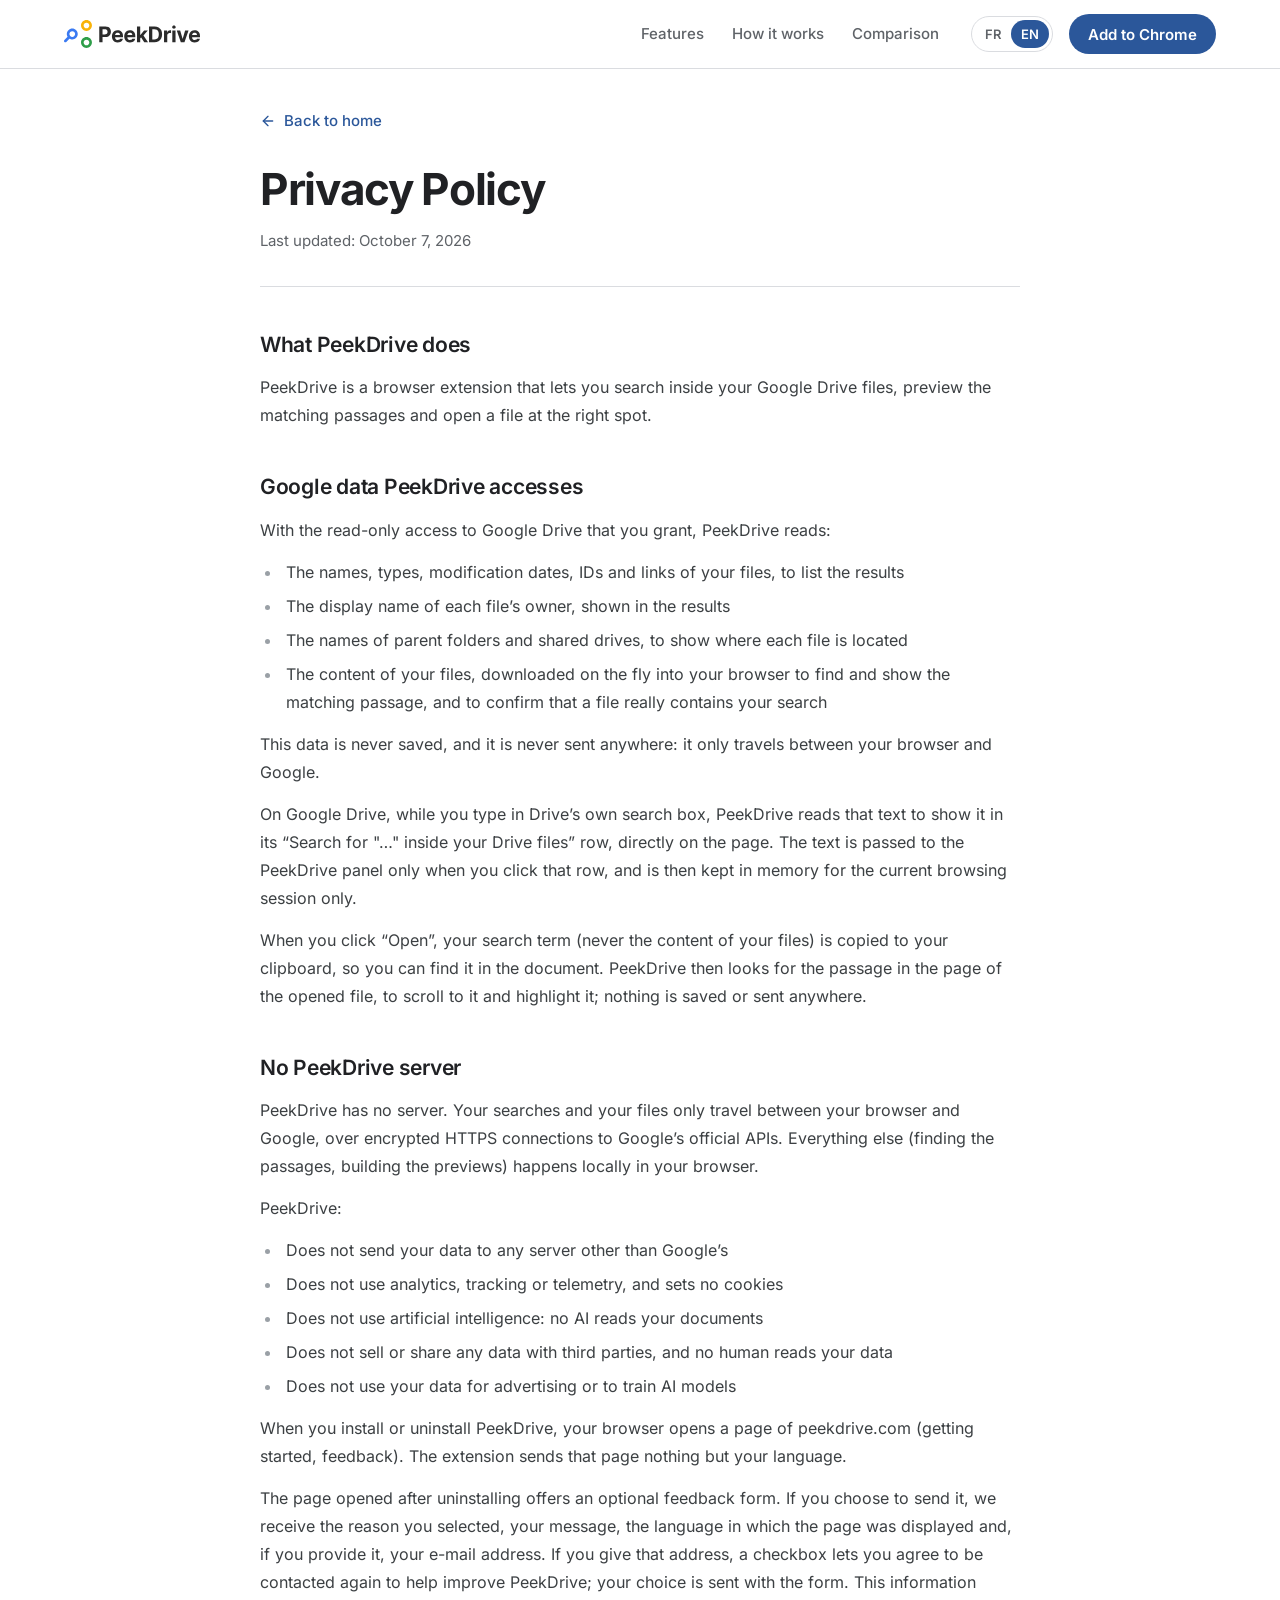
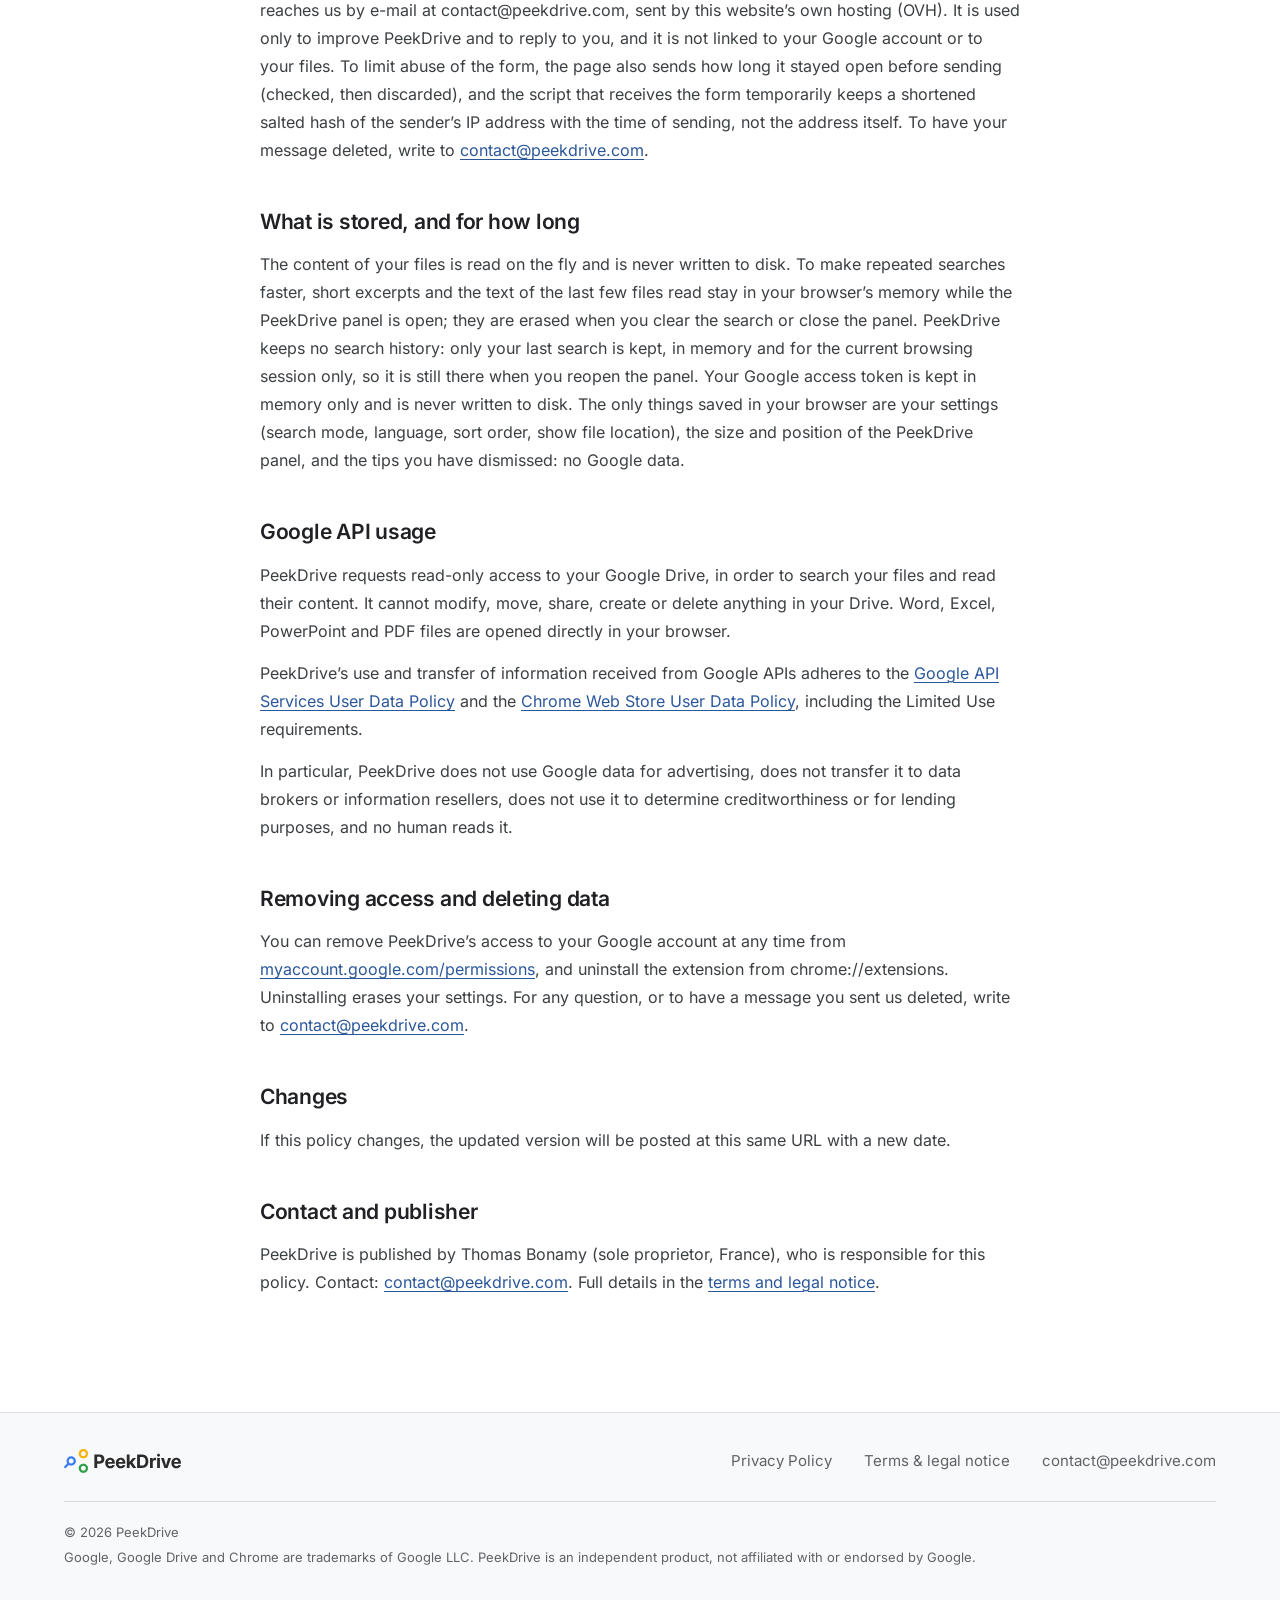
==== commit 43e23a42: "Confidentialité : phrase « rien à supprimer » retirée, à la demande de Thomas Le paragraphe garde co" ====
--- a/privacy.html
+++ b/privacy.html
@@ -5,6 +5,7 @@
     <meta name="viewport" content="width=device-width, initial-scale=1.0">
     <title data-en="Privacy Policy, PeekDrive" data-fr="Politique de confidentialité, PeekDrive">Privacy Policy, PeekDrive</title>
     <meta name="description" content="PeekDrive Privacy Policy: read-only access to Google Drive, everything processed in your browser, no PeekDrive server, no AI.">
+    <link rel="canonical" href="https://peekdrive.com/privacy.html">
     <link rel="icon" href="favicon.ico?v=2" sizes="any">
     <link rel="icon" href="favicon.svg?v=2" type="image/svg+xml">
     <link rel="apple-touch-icon" href="apple-touch-icon.png?v=2">
@@ -84,7 +85,7 @@
             <p data-en="In particular, PeekDrive does not use Google data for advertising, does not transfer it to data brokers or information resellers, does not use it to determine creditworthiness or for lending purposes, and no human reads it." data-fr="En particulier, PeekDrive n’utilise pas les données Google à des fins publicitaires, ne les transfère à aucun courtier en données ni revendeur d’informations, ne les utilise pas pour évaluer une solvabilité ou accorder un crédit, et personne ne les lit.">In particular, PeekDrive does not use Google data for advertising, does not transfer it to data brokers or information resellers, does not use it to determine creditworthiness or for lending purposes, and no human reads it.</p>
 
             <h2 data-en="Removing access and deleting data" data-fr="Retirer l’accès et supprimer vos données">Removing access and deleting data</h2>
-            <p data-en="You can remove PeekDrive’s access to your Google account at any time from &lt;a href=&quot;https://myaccount.google.com/permissions&quot;&gt;myaccount.google.com/permissions&lt;/a&gt;, and uninstall the extension from chrome://extensions. Uninstalling erases your settings. PeekDrive keeps neither your files nor your searches on any server, so there is nothing of that kind to delete. For any question, or to have a message you sent us deleted, write to &lt;a href=&quot;mailto:contact@peekdrive.com&quot;&gt;contact@peekdrive.com&lt;/a&gt;." data-fr="Vous pouvez retirer à tout moment l’accès de PeekDrive à votre compte Google depuis &lt;a href=&quot;https://myaccount.google.com/permissions&quot;&gt;myaccount.google.com/permissions&lt;/a&gt;, et désinstaller l’extension depuis chrome://extensions. La désinstallation efface vos réglages. PeekDrive ne conserve ni vos fichiers ni vos recherches sur un serveur : de ce côté-là, il n’y a rien à supprimer. Pour toute question, ou pour faire effacer un message que vous nous avez envoyé, écrivez à &lt;a href=&quot;mailto:contact@peekdrive.com&quot;&gt;contact@peekdrive.com&lt;/a&gt;.">You can remove PeekDrive’s access to your Google account at any time from <a href="https://myaccount.google.com/permissions">myaccount.google.com/permissions</a>, and uninstall the extension from chrome://extensions. Uninstalling erases your settings. PeekDrive keeps neither your files nor your searches on any server, so there is nothing of that kind to delete. For any question, or to have a message you sent us deleted, write to <a href="mailto:contact@peekdrive.com">contact@peekdrive.com</a>.</p>
+            <p data-en="You can remove PeekDrive’s access to your Google account at any time from &lt;a href=&quot;https://myaccount.google.com/permissions&quot;&gt;myaccount.google.com/permissions&lt;/a&gt;, and uninstall the extension from chrome://extensions. Uninstalling erases your settings. For any question, or to have a message you sent us deleted, write to &lt;a href=&quot;mailto:contact@peekdrive.com&quot;&gt;contact@peekdrive.com&lt;/a&gt;." data-fr="Vous pouvez retirer à tout moment l’accès de PeekDrive à votre compte Google depuis &lt;a href=&quot;https://myaccount.google.com/permissions&quot;&gt;myaccount.google.com/permissions&lt;/a&gt;, et désinstaller l’extension depuis chrome://extensions. La désinstallation efface vos réglages. Pour toute question, ou pour faire effacer un message que vous nous avez envoyé, écrivez à &lt;a href=&quot;mailto:contact@peekdrive.com&quot;&gt;contact@peekdrive.com&lt;/a&gt;.">You can remove PeekDrive’s access to your Google account at any time from <a href="https://myaccount.google.com/permissions">myaccount.google.com/permissions</a>, and uninstall the extension from chrome://extensions. Uninstalling erases your settings. For any question, or to have a message you sent us deleted, write to <a href="mailto:contact@peekdrive.com">contact@peekdrive.com</a>.</p>
 
             <h2 data-en="Changes" data-fr="Modifications">Changes</h2>
             <p data-en="If this policy changes, the updated version will be posted at this same URL with a new date." data-fr="En cas de modification de cette politique, la version mise à jour sera publiée à cette même URL avec une nouvelle date.">If this policy changes, the updated version will be posted at this same URL with a new date.</p>
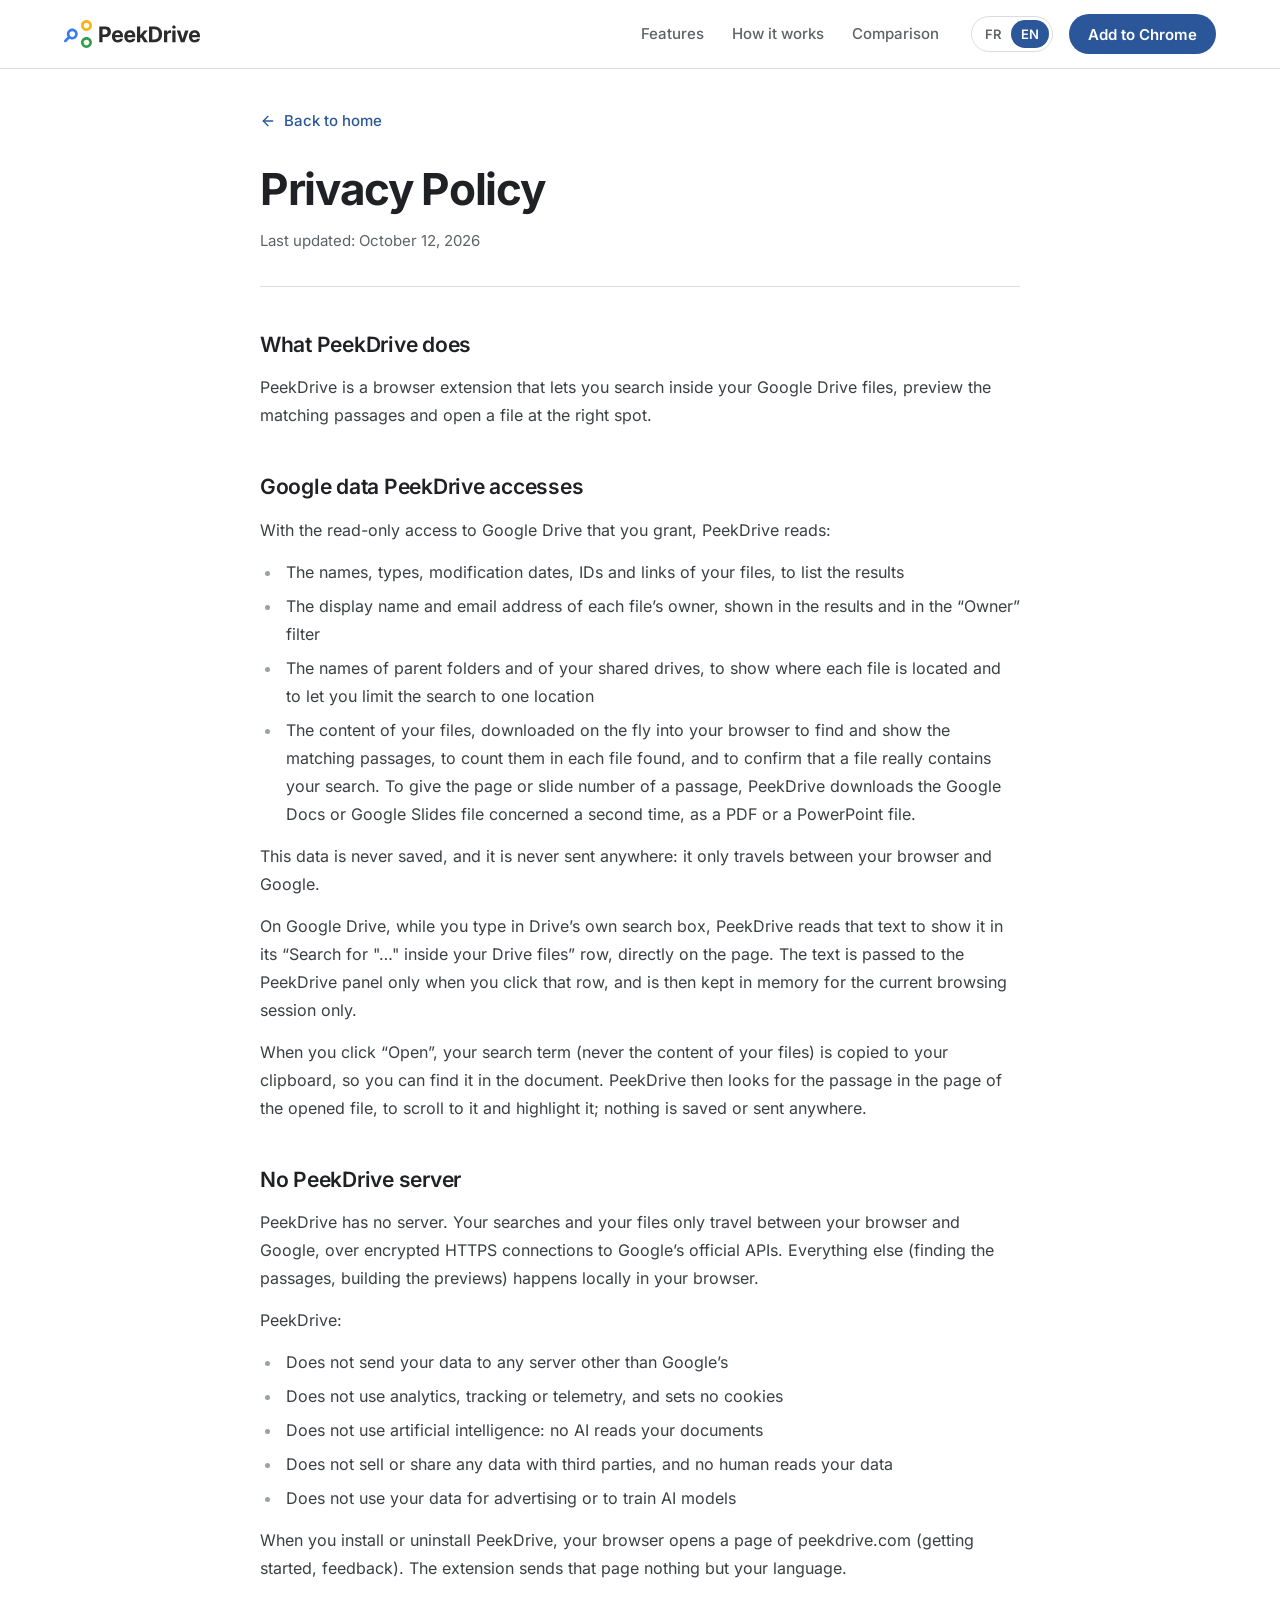
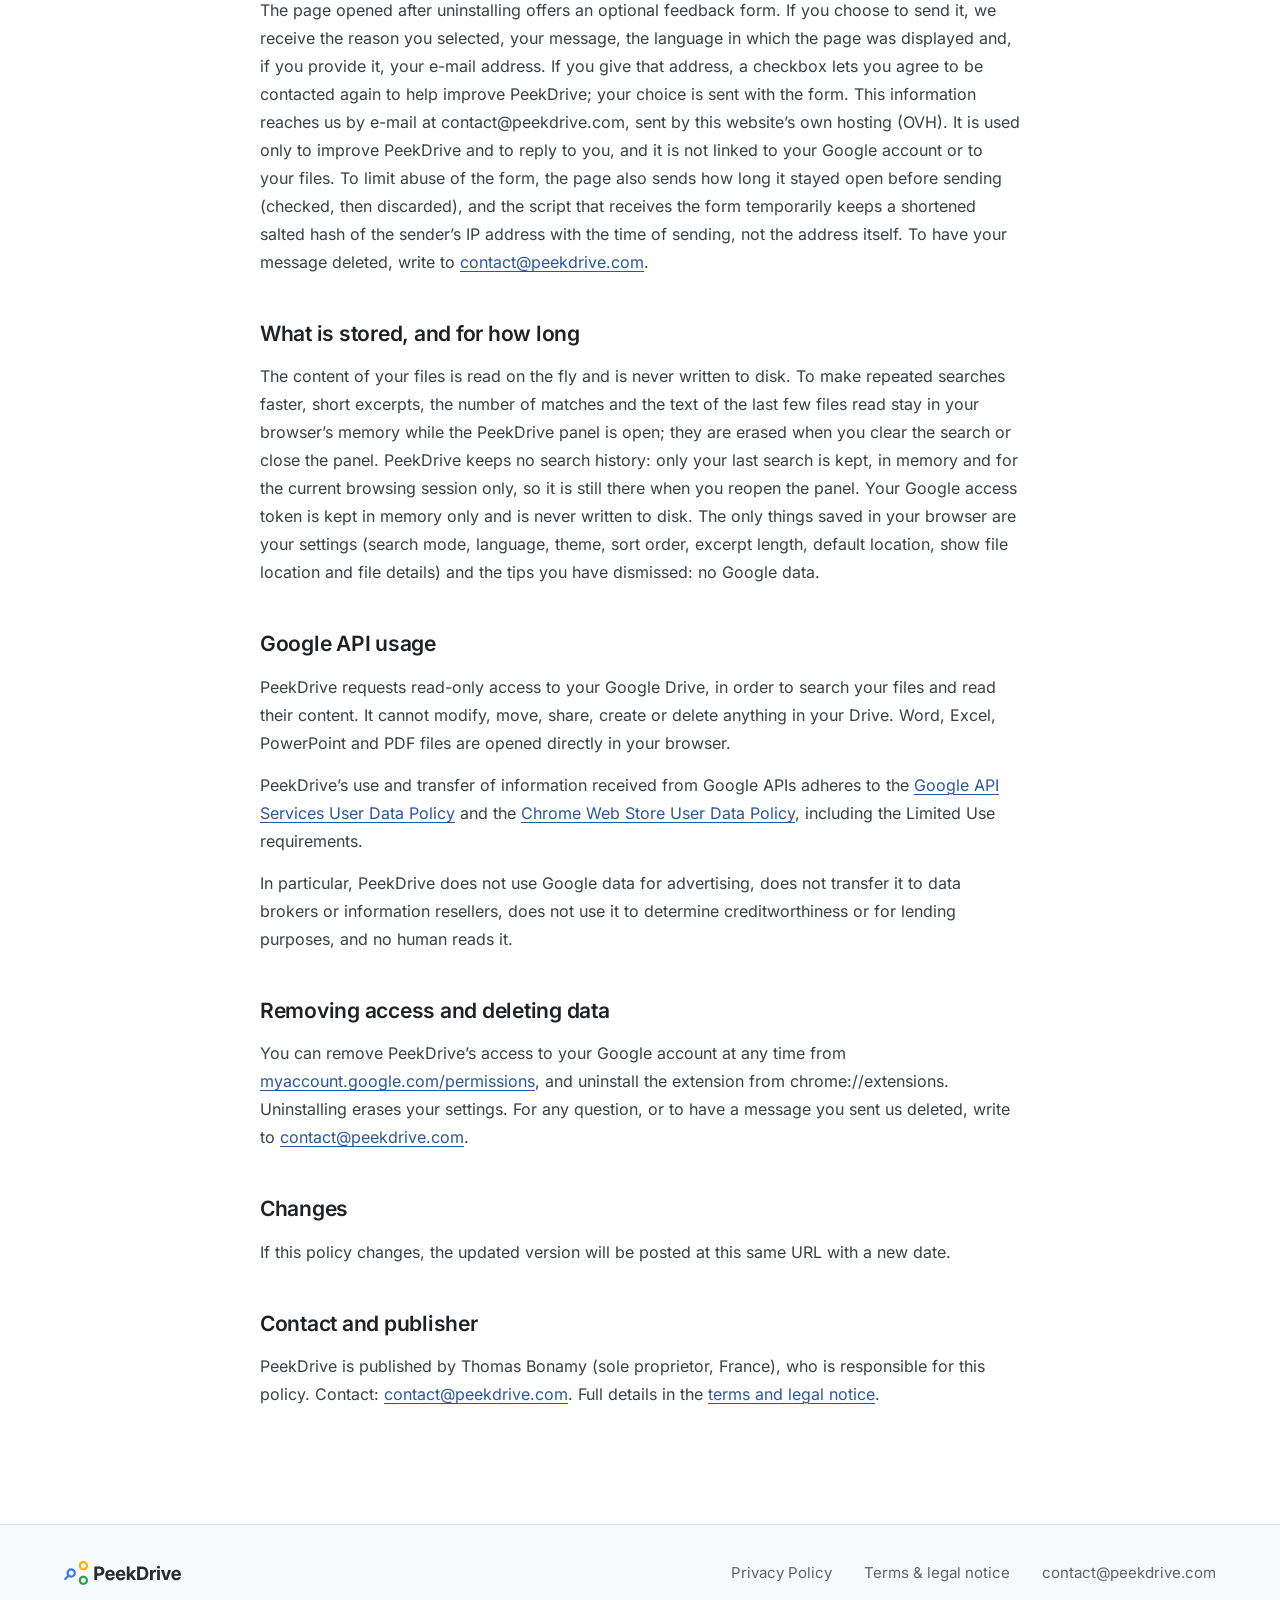
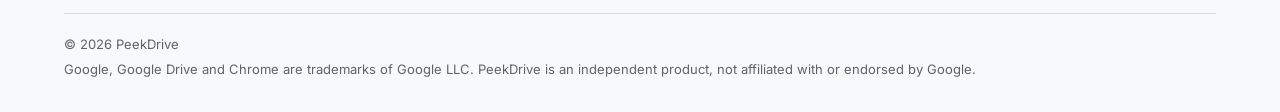
==== commit 7baeb744: "Confidentialité : ce que lit la version 1.0.0 Cinq phrases mises à jour, en français et en anglais, " ====
--- a/privacy.html
+++ b/privacy.html
@@ -41,19 +41,19 @@
         </div>
         <article class="container narrow prose">
             <h1 data-en="Privacy Policy" data-fr="Politique de confidentialité">Privacy Policy</h1>
-            <p class="last-updated" data-en="Last updated: October 7, 2026" data-fr="Dernière mise à jour : 7 octobre 2026">Last updated: October 7, 2026</p>
+            <p class="last-updated" data-en="Last updated: October 12, 2026" data-fr="Dernière mise à jour : 12 octobre 2026">Last updated: October 12, 2026</p>
 
             <h2 data-en="What PeekDrive does" data-fr="Ce que fait PeekDrive">What PeekDrive does</h2>
             <p data-en="PeekDrive is a browser extension that lets you search inside your Google Drive files, preview the matching passages and open a file at the right spot." data-fr="PeekDrive est une extension de navigateur qui vous permet de rechercher dans le contenu de vos fichiers Google Drive, de visualiser les passages correspondants et d’ouvrir un fichier au bon endroit.">PeekDrive is a browser extension that lets you search inside your Google Drive files, preview the matching passages and open a file at the right spot.</p>
 
             <h2 data-en="Google data PeekDrive accesses" data-fr="Données Google auxquelles PeekDrive accède">Google data PeekDrive accesses</h2>
-            <div data-en="&lt;p&gt;With the read-only access to Google Drive that you grant, PeekDrive reads:&lt;/p&gt;&lt;ul&gt;&lt;li&gt;The names, types, modification dates, IDs and links of your files, to list the results&lt;/li&gt;&lt;li&gt;The display name of each file’s owner, shown in the results&lt;/li&gt;&lt;li&gt;The names of parent folders and shared drives, to show where each file is located&lt;/li&gt;&lt;li&gt;The content of your files, downloaded on the fly into your browser to find and show the matching passage, and to confirm that a file really contains your search&lt;/li&gt;&lt;/ul&gt;" data-fr="&lt;p&gt;Avec l’accès en lecture seule à Google Drive que vous lui accordez, PeekDrive lit :&lt;/p&gt;&lt;ul&gt;&lt;li&gt;Le nom, le type, la date de modification, l’identifiant et le lien de vos fichiers, pour afficher les résultats&lt;/li&gt;&lt;li&gt;Le nom du propriétaire de chaque fichier, affiché dans les résultats&lt;/li&gt;&lt;li&gt;Le nom des dossiers parents et des Drive partagés, pour indiquer l’emplacement de chaque fichier&lt;/li&gt;&lt;li&gt;Le contenu de vos fichiers, téléchargé à la volée dans votre navigateur pour trouver et afficher le passage correspondant, et pour vérifier qu’un fichier contient bien votre recherche&lt;/li&gt;&lt;/ul&gt;">
+            <div data-en="&lt;p&gt;With the read-only access to Google Drive that you grant, PeekDrive reads:&lt;/p&gt;&lt;ul&gt;&lt;li&gt;The names, types, modification dates, IDs and links of your files, to list the results&lt;/li&gt;&lt;li&gt;The display name and email address of each file’s owner, shown in the results and in the “Owner” filter&lt;/li&gt;&lt;li&gt;The names of parent folders and of your shared drives, to show where each file is located and to let you limit the search to one location&lt;/li&gt;&lt;li&gt;The content of your files, downloaded on the fly into your browser to find and show the matching passages, to count them in each file found, and to confirm that a file really contains your search. To give the page or slide number of a passage, PeekDrive downloads the Google Docs or Google Slides file concerned a second time, as a PDF or a PowerPoint file.&lt;/li&gt;&lt;/ul&gt;" data-fr="&lt;p&gt;Avec l’accès en lecture seule à Google Drive que vous lui accordez, PeekDrive lit :&lt;/p&gt;&lt;ul&gt;&lt;li&gt;Le nom, le type, la date de modification, l’identifiant et le lien de vos fichiers, pour afficher les résultats&lt;/li&gt;&lt;li&gt;Le nom et l’adresse e-mail du propriétaire de chaque fichier, affichés dans les résultats et dans le filtre «&amp;nbsp;Propriétaire&amp;nbsp;»&lt;/li&gt;&lt;li&gt;Le nom des dossiers parents et de vos Drive partagés, pour indiquer l’emplacement de chaque fichier et vous laisser limiter la recherche à un emplacement&lt;/li&gt;&lt;li&gt;Le contenu de vos fichiers, téléchargé à la volée dans votre navigateur pour trouver et afficher les passages correspondants, les compter dans chaque fichier trouvé, et vérifier qu’un fichier contient bien votre recherche. Pour indiquer le numéro de page ou de diapositive d’un passage, PeekDrive télécharge une seconde fois le Google Docs ou le Google Slides concerné, en PDF ou en PowerPoint.&lt;/li&gt;&lt;/ul&gt;">
                 <p>With the read-only access to Google Drive that you grant, PeekDrive reads:</p>
                 <ul>
                     <li>The names, types, modification dates, IDs and links of your files, to list the results</li>
-                    <li>The display name of each file’s owner, shown in the results</li>
-                    <li>The names of parent folders and shared drives, to show where each file is located</li>
-                    <li>The content of your files, downloaded on the fly into your browser to find and show the matching passage, and to confirm that a file really contains your search</li>
+                    <li>The display name and email address of each file’s owner, shown in the results and in the “Owner” filter</li>
+                    <li>The names of parent folders and of your shared drives, to show where each file is located and to let you limit the search to one location</li>
+                    <li>The content of your files, downloaded on the fly into your browser to find and show the matching passages, to count them in each file found, and to confirm that a file really contains your search. To give the page or slide number of a passage, PeekDrive downloads the Google Docs or Google Slides file concerned a second time, as a PDF or a PowerPoint file.</li>
                 </ul>
             </div>
             <p data-en="This data is never saved, and it is never sent anywhere: it only travels between your browser and Google." data-fr="Ces données ne sont jamais enregistrées ni envoyées ailleurs : elles circulent uniquement entre votre navigateur et Google.">This data is never saved, and it is never sent anywhere: it only travels between your browser and Google.</p>
@@ -77,7 +77,7 @@
             <p data-en="The page opened after uninstalling offers an optional feedback form. If you choose to send it, we receive the reason you selected, your message, the language in which the page was displayed and, if you provide it, your e-mail address. If you give that address, a checkbox lets you agree to be contacted again to help improve PeekDrive; your choice is sent with the form. This information reaches us by e-mail at contact@peekdrive.com, sent by this website’s own hosting (OVH). It is used only to improve PeekDrive and to reply to you, and it is not linked to your Google account or to your files. To limit abuse of the form, the page also sends how long it stayed open before sending (checked, then discarded), and the script that receives the form temporarily keeps a shortened salted hash of the sender’s IP address with the time of sending, not the address itself. To have your message deleted, write to &lt;a href=&quot;mailto:contact@peekdrive.com&quot;&gt;contact@peekdrive.com&lt;/a&gt;." data-fr="La page ouverte après la désinstallation propose un formulaire d’avis facultatif. Si vous choisissez de l’envoyer, nous recevons la raison que vous avez sélectionnée, votre message, la langue d’affichage de la page et, si vous l’indiquez, votre adresse e-mail. Si vous donnez cette adresse, une case à cocher vous permet d’accepter que nous vous recontactions pour améliorer PeekDrive&amp;nbsp;; votre choix est envoyé avec le formulaire. Ces informations nous parviennent par e-mail à contact@peekdrive.com, envoyées par l’hébergement de ce site (OVH). Elles servent uniquement à améliorer PeekDrive et à vous répondre, et ne sont reliées ni à votre compte Google ni à vos fichiers. Pour limiter les abus du formulaire, la page envoie aussi le temps écoulé avant l’envoi (vérifié, puis écarté), et le script qui reçoit le formulaire conserve temporairement une empreinte tronquée (hachage salé) de l’adresse IP de l’expéditeur avec l’heure de l’envoi, et non l’adresse elle-même. Pour faire supprimer votre message, écrivez à &lt;a href=&quot;mailto:contact@peekdrive.com&quot;&gt;contact@peekdrive.com&lt;/a&gt;.">The page opened after uninstalling offers an optional feedback form. If you choose to send it, we receive the reason you selected, your message, the language in which the page was displayed and, if you provide it, your e-mail address. If you give that address, a checkbox lets you agree to be contacted again to help improve PeekDrive; your choice is sent with the form. This information reaches us by e-mail at contact@peekdrive.com, sent by this website’s own hosting (OVH). It is used only to improve PeekDrive and to reply to you, and it is not linked to your Google account or to your files. To limit abuse of the form, the page also sends how long it stayed open before sending (checked, then discarded), and the script that receives the form temporarily keeps a shortened salted hash of the sender’s IP address with the time of sending, not the address itself. To have your message deleted, write to <a href="mailto:contact@peekdrive.com">contact@peekdrive.com</a>.</p>
 
             <h2 data-en="What is stored, and for how long" data-fr="Ce qui est conservé, et combien de temps">What is stored, and for how long</h2>
-            <p data-en="The content of your files is read on the fly and is never written to disk. To make repeated searches faster, short excerpts and the text of the last few files read stay in your browser’s memory while the PeekDrive panel is open; they are erased when you clear the search or close the panel. PeekDrive keeps no search history: only your last search is kept, in memory and for the current browsing session only, so it is still there when you reopen the panel. Your Google access token is kept in memory only and is never written to disk. The only things saved in your browser are your settings (search mode, language, sort order, show file location), the size and position of the PeekDrive panel, and the tips you have dismissed: no Google data." data-fr="Le contenu de vos fichiers est lu à la volée et n’est jamais écrit sur le disque. Pour accélérer les recherches répétées, de courts extraits et le texte des derniers fichiers lus restent dans la mémoire de votre navigateur tant que le panneau PeekDrive est ouvert ; ils sont effacés quand vous videz la recherche ou fermez le panneau. PeekDrive ne garde aucun historique de recherche : seule votre dernière recherche est gardée, en mémoire et pour la session de navigation en cours uniquement, afin de la retrouver quand vous rouvrez le panneau. Votre jeton d’accès Google est gardé en mémoire uniquement et n’est jamais écrit sur le disque. Les seules choses enregistrées dans votre navigateur sont vos réglages (mode de recherche, langue, ordre de tri, affichage de l’emplacement des fichiers), la taille et la position du panneau PeekDrive et les astuces que vous avez masquées : aucune donnée Google.">The content of your files is read on the fly and is never written to disk. To make repeated searches faster, short excerpts and the text of the last few files read stay in your browser’s memory while the PeekDrive panel is open; they are erased when you clear the search or close the panel. PeekDrive keeps no search history: only your last search is kept, in memory and for the current browsing session only, so it is still there when you reopen the panel. Your Google access token is kept in memory only and is never written to disk. The only things saved in your browser are your settings (search mode, language, sort order, show file location), the size and position of the PeekDrive panel, and the tips you have dismissed: no Google data.</p>
+            <p data-en="The content of your files is read on the fly and is never written to disk. To make repeated searches faster, short excerpts, the number of matches and the text of the last few files read stay in your browser’s memory while the PeekDrive panel is open; they are erased when you clear the search or close the panel. PeekDrive keeps no search history: only your last search is kept, in memory and for the current browsing session only, so it is still there when you reopen the panel. Your Google access token is kept in memory only and is never written to disk. The only things saved in your browser are your settings (search mode, language, theme, sort order, excerpt length, default location, show file location and file details) and the tips you have dismissed: no Google data." data-fr="Le contenu de vos fichiers est lu à la volée et n’est jamais écrit sur le disque. Pour accélérer les recherches répétées, de courts extraits, le nombre de correspondances et le texte des derniers fichiers lus restent dans la mémoire de votre navigateur tant que le panneau PeekDrive est ouvert ; ils sont effacés quand vous videz la recherche ou fermez le panneau. PeekDrive ne garde aucun historique de recherche : seule votre dernière recherche est gardée, en mémoire et pour la session de navigation en cours uniquement, afin de la retrouver quand vous rouvrez le panneau. Votre jeton d’accès Google est gardé en mémoire uniquement et n’est jamais écrit sur le disque. Les seules choses enregistrées dans votre navigateur sont vos réglages (mode de recherche, langue, thème, ordre de tri, longueur des extraits, emplacement par défaut, affichage de l’emplacement et des informations des fichiers) et les astuces que vous avez masquées : aucune donnée Google.">The content of your files is read on the fly and is never written to disk. To make repeated searches faster, short excerpts, the number of matches and the text of the last few files read stay in your browser’s memory while the PeekDrive panel is open; they are erased when you clear the search or close the panel. PeekDrive keeps no search history: only your last search is kept, in memory and for the current browsing session only, so it is still there when you reopen the panel. Your Google access token is kept in memory only and is never written to disk. The only things saved in your browser are your settings (search mode, language, theme, sort order, excerpt length, default location, show file location and file details) and the tips you have dismissed: no Google data.</p>
 
             <h2 data-en="Google API usage" data-fr="Utilisation des API Google">Google API usage</h2>
             <p data-en="PeekDrive requests read-only access to your Google Drive, in order to search your files and read their content. It cannot modify, move, share, create or delete anything in your Drive. Word, Excel, PowerPoint and PDF files are opened directly in your browser." data-fr="PeekDrive demande un accès en lecture seule à votre Google Drive, pour rechercher dans vos fichiers et lire leur contenu. Il ne peut rien modifier, déplacer, partager, créer ni supprimer dans votre Drive. Les fichiers Word, Excel, PowerPoint et PDF sont ouverts directement dans votre navigateur.">PeekDrive requests read-only access to your Google Drive, in order to search your files and read their content. It cannot modify, move, share, create or delete anything in your Drive. Word, Excel, PowerPoint and PDF files are opened directly in your browser.</p>
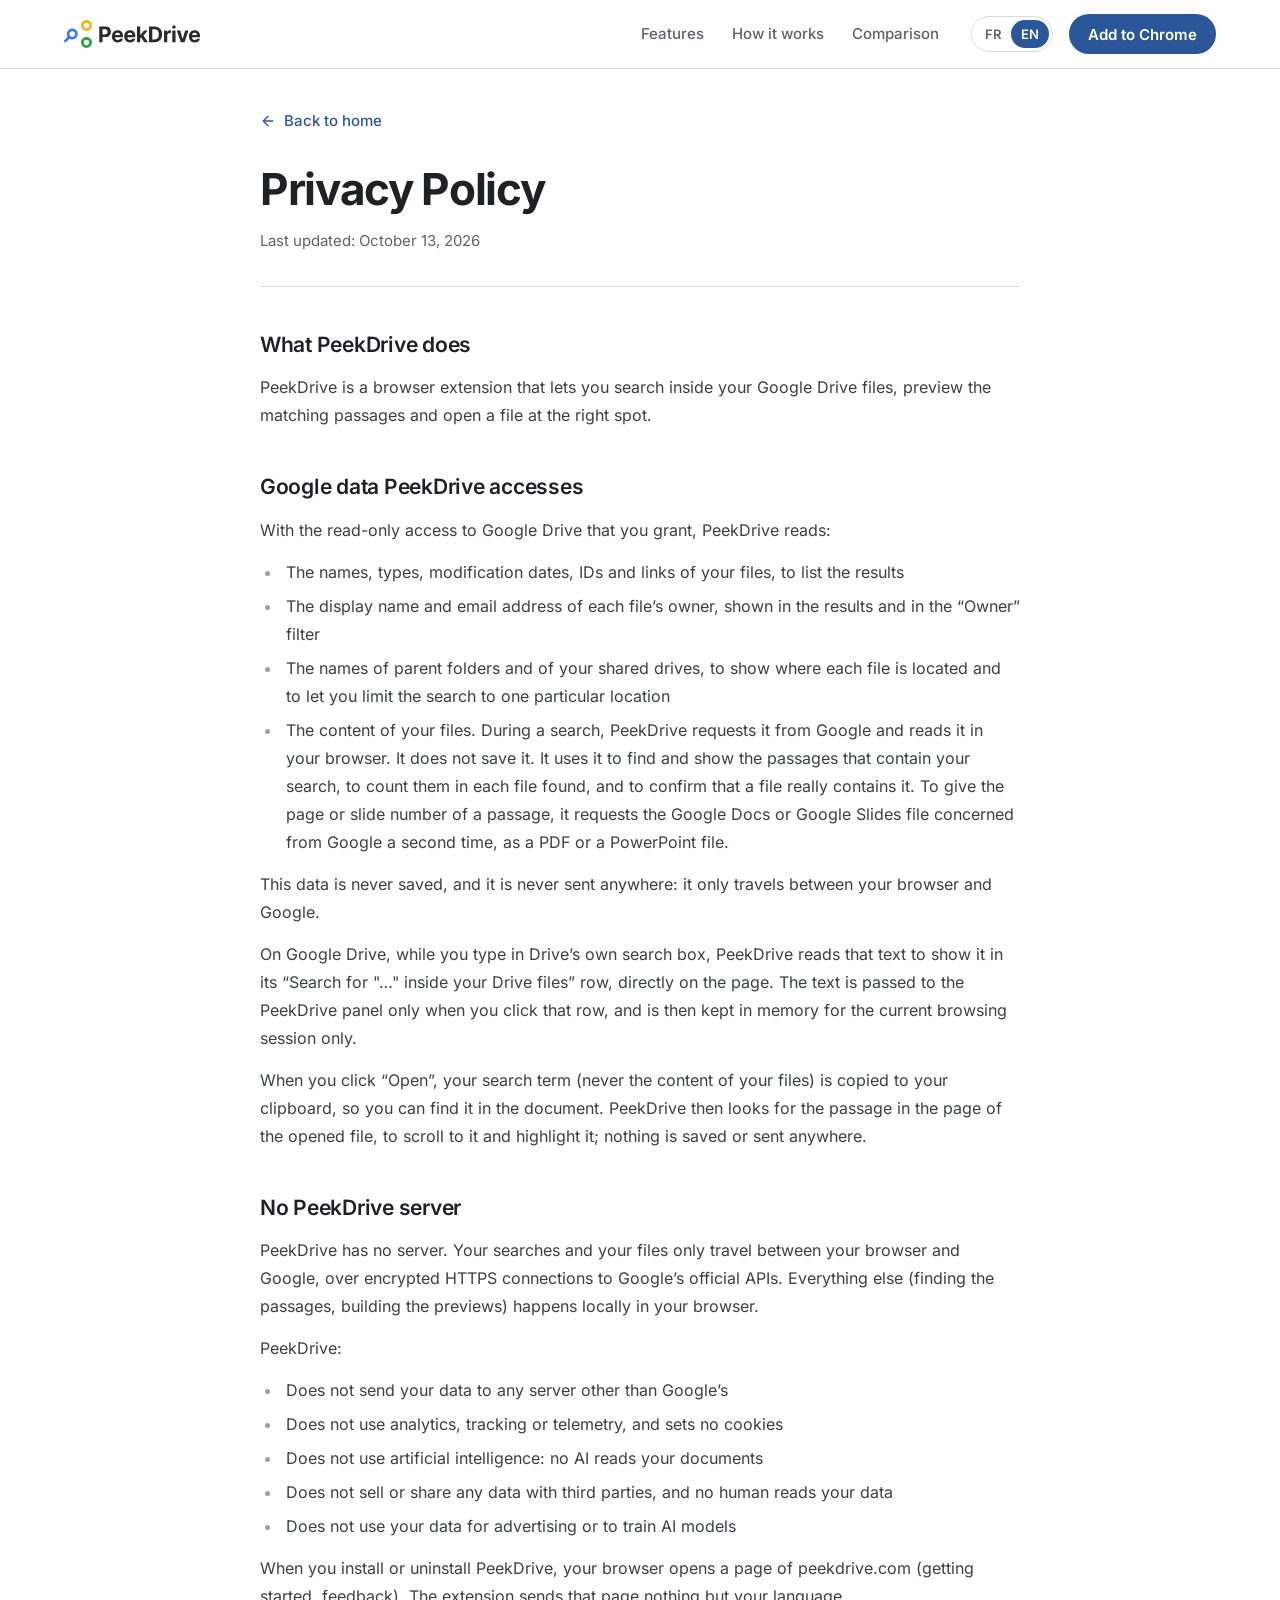
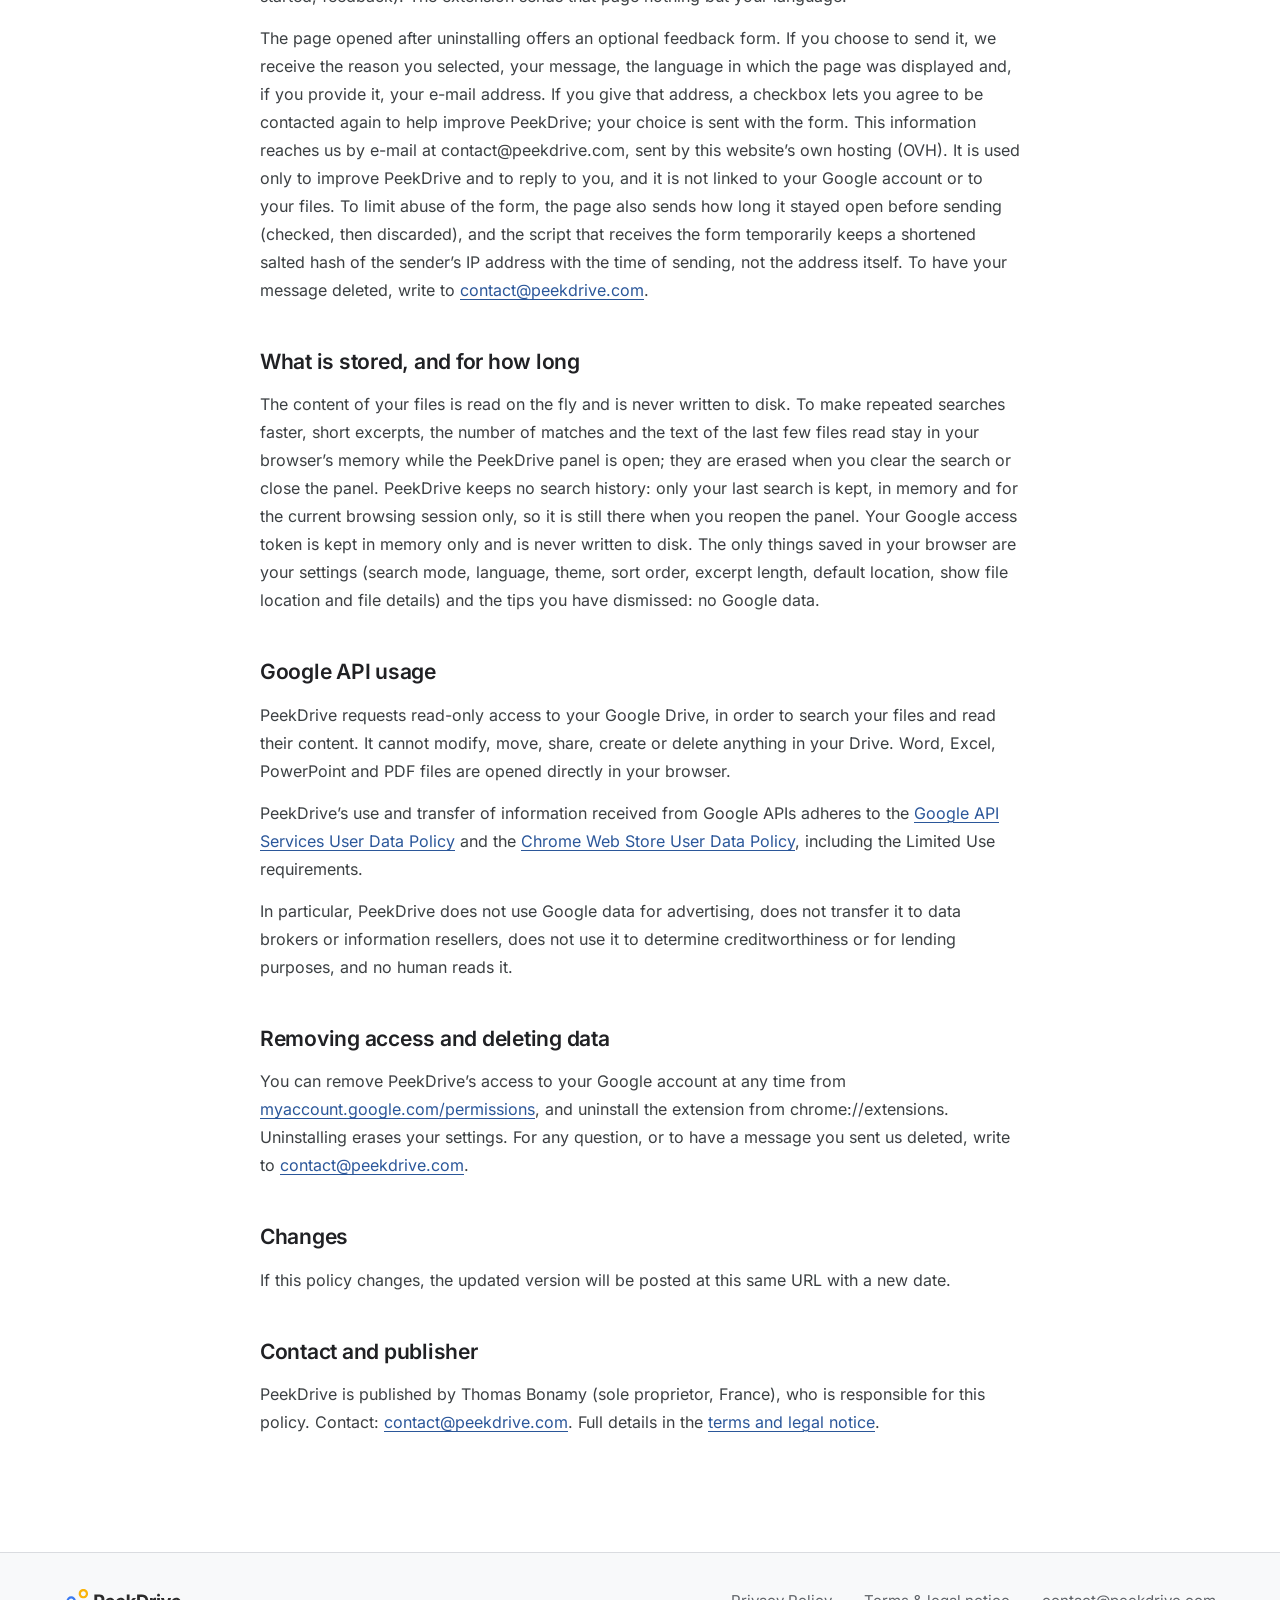
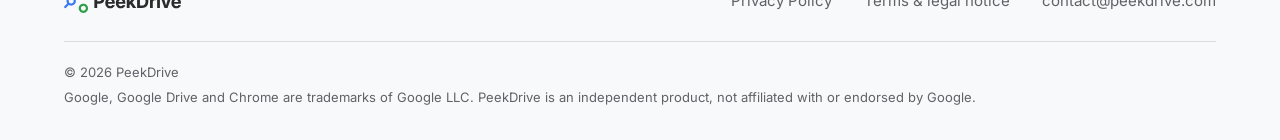
==== commit 8edf2d59: "Retours de Thomas du 13 octobre : coches sous le bouton, deux phrases de confidentialité - Page d'in" ====
--- a/privacy.html
+++ b/privacy.html
@@ -41,19 +41,19 @@
         </div>
         <article class="container narrow prose">
             <h1 data-en="Privacy Policy" data-fr="Politique de confidentialité">Privacy Policy</h1>
-            <p class="last-updated" data-en="Last updated: October 12, 2026" data-fr="Dernière mise à jour : 12 octobre 2026">Last updated: October 12, 2026</p>
+            <p class="last-updated" data-en="Last updated: October 13, 2026" data-fr="Dernière mise à jour : 13 octobre 2026">Last updated: October 13, 2026</p>
 
             <h2 data-en="What PeekDrive does" data-fr="Ce que fait PeekDrive">What PeekDrive does</h2>
             <p data-en="PeekDrive is a browser extension that lets you search inside your Google Drive files, preview the matching passages and open a file at the right spot." data-fr="PeekDrive est une extension de navigateur qui vous permet de rechercher dans le contenu de vos fichiers Google Drive, de visualiser les passages correspondants et d’ouvrir un fichier au bon endroit.">PeekDrive is a browser extension that lets you search inside your Google Drive files, preview the matching passages and open a file at the right spot.</p>
 
             <h2 data-en="Google data PeekDrive accesses" data-fr="Données Google auxquelles PeekDrive accède">Google data PeekDrive accesses</h2>
-            <div data-en="&lt;p&gt;With the read-only access to Google Drive that you grant, PeekDrive reads:&lt;/p&gt;&lt;ul&gt;&lt;li&gt;The names, types, modification dates, IDs and links of your files, to list the results&lt;/li&gt;&lt;li&gt;The display name and email address of each file’s owner, shown in the results and in the “Owner” filter&lt;/li&gt;&lt;li&gt;The names of parent folders and of your shared drives, to show where each file is located and to let you limit the search to one location&lt;/li&gt;&lt;li&gt;The content of your files, downloaded on the fly into your browser to find and show the matching passages, to count them in each file found, and to confirm that a file really contains your search. To give the page or slide number of a passage, PeekDrive downloads the Google Docs or Google Slides file concerned a second time, as a PDF or a PowerPoint file.&lt;/li&gt;&lt;/ul&gt;" data-fr="&lt;p&gt;Avec l’accès en lecture seule à Google Drive que vous lui accordez, PeekDrive lit :&lt;/p&gt;&lt;ul&gt;&lt;li&gt;Le nom, le type, la date de modification, l’identifiant et le lien de vos fichiers, pour afficher les résultats&lt;/li&gt;&lt;li&gt;Le nom et l’adresse e-mail du propriétaire de chaque fichier, affichés dans les résultats et dans le filtre «&amp;nbsp;Propriétaire&amp;nbsp;»&lt;/li&gt;&lt;li&gt;Le nom des dossiers parents et de vos Drive partagés, pour indiquer l’emplacement de chaque fichier et vous laisser limiter la recherche à un emplacement&lt;/li&gt;&lt;li&gt;Le contenu de vos fichiers, téléchargé à la volée dans votre navigateur pour trouver et afficher les passages correspondants, les compter dans chaque fichier trouvé, et vérifier qu’un fichier contient bien votre recherche. Pour indiquer le numéro de page ou de diapositive d’un passage, PeekDrive télécharge une seconde fois le Google Docs ou le Google Slides concerné, en PDF ou en PowerPoint.&lt;/li&gt;&lt;/ul&gt;">
+            <div data-en="&lt;p&gt;With the read-only access to Google Drive that you grant, PeekDrive reads:&lt;/p&gt;&lt;ul&gt;&lt;li&gt;The names, types, modification dates, IDs and links of your files, to list the results&lt;/li&gt;&lt;li&gt;The display name and email address of each file’s owner, shown in the results and in the “Owner” filter&lt;/li&gt;&lt;li&gt;The names of parent folders and of your shared drives, to show where each file is located and to let you limit the search to one particular location&lt;/li&gt;&lt;li&gt;The content of your files. During a search, PeekDrive requests it from Google and reads it in your browser. It does not save it. It uses it to find and show the passages that contain your search, to count them in each file found, and to confirm that a file really contains it. To give the page or slide number of a passage, it requests the Google Docs or Google Slides file concerned from Google a second time, as a PDF or a PowerPoint file.&lt;/li&gt;&lt;/ul&gt;" data-fr="&lt;p&gt;Avec l’accès en lecture seule à Google Drive que vous lui accordez, PeekDrive lit :&lt;/p&gt;&lt;ul&gt;&lt;li&gt;Le nom, le type, la date de modification, l’identifiant et le lien de vos fichiers, pour afficher les résultats&lt;/li&gt;&lt;li&gt;Le nom et l’adresse e-mail du propriétaire de chaque fichier, affichés dans les résultats et dans le filtre «&amp;nbsp;Propriétaire&amp;nbsp;»&lt;/li&gt;&lt;li&gt;Le nom des dossiers parents et de vos Drive partagés, pour indiquer l’emplacement de chaque fichier et vous laisser limiter la recherche à un emplacement particulier&lt;/li&gt;&lt;li&gt;Le contenu de vos fichiers. Pendant une recherche, PeekDrive le demande à Google et le lit dans votre navigateur. Il ne l’enregistre pas. Il s’en sert pour trouver et afficher les passages qui contiennent votre recherche, pour les compter dans chaque fichier trouvé, et pour vérifier qu’un fichier la contient bien. Pour indiquer le numéro de page ou de diapositive d’un passage, il demande une seconde fois à Google le Google Docs ou le Google Slides concerné, en PDF ou en PowerPoint.&lt;/li&gt;&lt;/ul&gt;">
                 <p>With the read-only access to Google Drive that you grant, PeekDrive reads:</p>
                 <ul>
                     <li>The names, types, modification dates, IDs and links of your files, to list the results</li>
                     <li>The display name and email address of each file’s owner, shown in the results and in the “Owner” filter</li>
-                    <li>The names of parent folders and of your shared drives, to show where each file is located and to let you limit the search to one location</li>
-                    <li>The content of your files, downloaded on the fly into your browser to find and show the matching passages, to count them in each file found, and to confirm that a file really contains your search. To give the page or slide number of a passage, PeekDrive downloads the Google Docs or Google Slides file concerned a second time, as a PDF or a PowerPoint file.</li>
+                    <li>The names of parent folders and of your shared drives, to show where each file is located and to let you limit the search to one particular location</li>
+                    <li>The content of your files. During a search, PeekDrive requests it from Google and reads it in your browser. It does not save it. It uses it to find and show the passages that contain your search, to count them in each file found, and to confirm that a file really contains it. To give the page or slide number of a passage, it requests the Google Docs or Google Slides file concerned from Google a second time, as a PDF or a PowerPoint file.</li>
                 </ul>
             </div>
             <p data-en="This data is never saved, and it is never sent anywhere: it only travels between your browser and Google." data-fr="Ces données ne sont jamais enregistrées ni envoyées ailleurs : elles circulent uniquement entre votre navigateur et Google.">This data is never saved, and it is never sent anywhere: it only travels between your browser and Google.</p>
--- a/assets/site.css
+++ b/assets/site.css
@@ -1,6 +1,6 @@
 /* PeekDrive website: shared styles for every page.
    Contents: fonts, tokens, base, layout, header, buttons, pastel backdrop, hero,
-   browser frame, PANEL MOCK (self-contained), landing sections, simple pages
+   browser frame, PANEL (pictures), landing sections, simple pages
    (welcome, uninstall), legal pages, footer, responsive, reduced motion.
    The pages load nothing else: no inline style, no external request. */
 
@@ -263,77 +263,16 @@
 .drive-rows li:nth-child(3n + 2) i { width: 48%; }
 .drive-rows li:nth-child(3n) i { width: 78%; }
 
-/* ══ PANEL MOCK ════════════════════════════════════════════════════════════
-   The PeekDrive panel, drawn in HTML/CSS from the design of the extension
-   (design/extension/Screen 1.png, 540 px wide at 1x). Self-contained: every
-   .pd-* rule and its own --pd-* properties live in this block, so the filter
-   row and the details can be re-aligned with the final panel in one place.
-   Sizes are the design's pixels; the whole panel is then scaled by --pd-zoom,
-   and --pd-hair keeps the borders one device pixel wide. */
+/* ══ PANEL ═════════════════════════════════════════════════════════════════
+   The PeekDrive panel: pictures of the extension's own interface, one per
+   language (assets/panel-en.webp, assets/panel-fr.webp: 460 px of panel at 2x,
+   made in the PeekDrive repository by ui/outils/demo-shots.mjs --site). A
+   picture takes the width of its column, --pd-w, set at each breakpoint. */
 .pd-wrap { flex: none; width: var(--pd-w, 424px); border-left: 1px solid var(--border); overflow: hidden; background: #FFFFFF; }
-.pd {
-  --pd-zoom: 0.92;
-  --pd-hair: calc(1px / var(--pd-zoom));
-  --pd-blue: #2B579A;
-  --pd-blue-tint: #E6F1FE;
-  --pd-text: #202124;
-  --pd-text-2: #5F6368;
-  --pd-border: #DADCE0;
-  --pd-surface: #F8F9FA;
-  --pd-hl: #E2CDF7;
-  --pd-hl-line: #7034AF;
-  --pd-bar: #3A7AF2;          /* excerpt bar: the colour of the file type */
-  --pd-sheets: #34A853;
-  --pd-pad: 20px;
-  --pd-radius: 8px;
-  zoom: var(--pd-zoom);
-  background: #FFFFFF; font-size: 13px; line-height: 1.5; color: var(--pd-text);
-}
-.pd-head { display: flex; align-items: center; justify-content: space-between; height: 72px; padding: 0 var(--pd-pad); border-bottom: var(--pd-hair) solid var(--pd-border); }
-.pd-logo { width: 141px; height: 29px; }
-.pd-btns { display: flex; gap: 8px; }
-.pd-btn { display: grid; place-items: center; width: 32px; height: 32px; border: var(--pd-hair) solid var(--pd-border); border-radius: var(--pd-radius); color: var(--pd-text-2); }
-.pd-btn .i { width: 16px; height: 16px; }
-.pd-btn .pd-moon { fill: currentColor; stroke: none; }
-.pd-body { padding: var(--pd-pad); }
-.pd-search { display: flex; align-items: center; gap: 12px; height: 48px; padding: 0 18px; border: var(--pd-hair) solid var(--pd-border); border-radius: 24px; font-size: 14px; line-height: 1; }
-.pd-search .i { width: 16px; height: 16px; color: var(--pd-text-2); }
-.pd-search span { flex: 1; }
-.pd-sum { margin: 19px 0 18px; font-size: 13px; line-height: 18px; color: var(--pd-text); }
-.pd-sum b { font-weight: 700; }
-.pd-chips { display: flex; flex-wrap: wrap; gap: 10px; }
-.pd-chip { display: inline-flex; align-items: center; gap: 8px; height: 38px; padding: 0 9px 0 17px; border: var(--pd-hair) solid var(--pd-border); border-radius: 19px; font-size: 13px; line-height: 1; white-space: nowrap; }
-.pd-chip svg { width: 16px; height: 16px; }
-.pd-chip i { display: grid; place-items: center; min-width: 35px; height: 21px; padding: 0 8px; margin-left: 1px; border-radius: 11px; background: var(--pd-border); font-style: normal; font-size: 11px; font-weight: 600; color: var(--pd-text-2); }
-.pd-card { margin-top: 20px; padding: var(--pd-pad); border: var(--pd-hair) solid var(--pd-border); border-radius: var(--pd-radius); }
-.pd-file { display: grid; grid-template-columns: 40px minmax(0, 1fr) auto; column-gap: 12px; align-items: start; }
-.pd-file > svg { grid-row: 1 / span 3; width: 40px; height: 40px; }
-.pd-file-title { grid-column: 2; margin-bottom: 2px; font-size: 14px; font-weight: 700; line-height: 22px; white-space: nowrap; overflow: hidden; text-overflow: ellipsis; }
-.pd-file-meta { grid-column: 2 / -1; display: flex; align-items: center; gap: 4px; font-size: 12px; line-height: 17px; color: var(--pd-text-2); white-space: nowrap; overflow: hidden; }
-.pd-file-meta .i { width: 11px; height: 11px; }
-.pd-count { grid-column: 3; grid-row: 1; height: 22px; padding: 0 10px; border: var(--pd-hair) solid var(--pd-blue); border-radius: 11px; background: var(--pd-blue-tint); font-size: 11px; font-weight: 700; line-height: calc(22px - 2 * var(--pd-hair)); color: var(--pd-blue); white-space: nowrap; }
-.pd-excerpt { position: relative; margin-top: 17px; padding: 10px 9px 9px 24px; border: var(--pd-hair) solid var(--pd-border); border-radius: var(--pd-radius); background: var(--pd-surface); }
-.pd-excerpt::before { content: ""; position: absolute; left: 8px; top: 8px; bottom: 8px; width: 4px; border-radius: 2px; background: var(--pd-bar); }
-.pd-excerpt--sheets { --pd-bar: var(--pd-sheets); }
-.pd-text { font-size: 12px; line-height: 21px; }
-.pd mark { padding: 2px 2px 0; margin: 0 -2px; border-bottom: 2px solid var(--pd-hl-line); border-radius: 2px; background: var(--pd-hl); color: inherit; }
-.pd-foot { display: flex; align-items: center; gap: 8px; margin-top: 14px; }
-.pd-open { display: inline-flex; align-items: center; gap: 9px; margin-right: auto; font-size: 14px; line-height: 22px; color: var(--pd-blue); white-space: nowrap; }
-.pd-open .i { width: 13px; height: 13px; }
-.pd-loc { display: inline-flex; align-items: center; gap: 7px; height: 22px; padding: 0 8px 0 7px; border: var(--pd-hair) solid var(--pd-border); border-radius: 4px; background: var(--pd-surface); font-size: 11px; font-weight: 700; line-height: 1; color: var(--pd-text-2); white-space: nowrap; }
-.pd-loc .i { width: 11px; height: 11px; }
-.pd-all { display: grid; place-items: center; height: 40px; margin-top: 16px; border: var(--pd-hair) solid var(--pd-border); border-radius: 4px; font-size: 13px; line-height: 1; color: var(--pd-text-2); white-space: nowrap; overflow: hidden; }
-.pd-tab { display: inline-block; height: 22px; padding: 0 8px; border: var(--pd-hair) solid #BAE4C5; border-radius: 4px; background: #E7F5EB; font-size: 11px; font-weight: 700; line-height: calc(22px - 2 * var(--pd-hair)); color: #1E8E3E; }
-.pd-table { width: 100%; margin-top: 12px; border-collapse: separate; border-spacing: 0; border: var(--pd-hair) solid var(--pd-border); border-radius: var(--pd-radius); background: #FFFFFF; font-size: 12px; line-height: 20px; table-layout: fixed; overflow: hidden; }
-.pd-table th, .pd-table td { padding: 6px 10px; text-align: left; font-weight: 400; white-space: nowrap; overflow: hidden; text-overflow: ellipsis; border-left: var(--pd-hair) solid var(--pd-border); }
-.pd-table th:first-child, .pd-table td:first-child { border-left: 0; }
-.pd-table th { font-weight: 700; border-bottom: var(--pd-hair) solid var(--pd-border); }
-.pd-table th:first-child { width: 46%; }
-.pd-table .is-hit { background: #FEF7E0; }
-@supports not (zoom: 1) {
-  .pd { width: 108.7%; transform: scale(0.92); transform-origin: 0 0; }
-}
-/* ══ end of PANEL MOCK ═════════════════════════════════════════════════════ */
+.pd-shot { display: block; width: 100%; height: auto; }
+.pd-shot--fr, html[lang="fr"] .pd-shot--en { display: none; }
+html[lang="fr"] .pd-shot--fr { display: block; }
+/* ══ end of PANEL ══════════════════════════════════════════════════════════ */
 
 /* ── Facts band ──────────────────────────────────────────────────────────── */
 .facts { position: relative; padding-block: clamp(40px, 5vw, 64px) 0; }
@@ -444,6 +383,7 @@
 .guide .step-note { margin-top: 14px; padding: 12px 16px; border: 1px solid var(--border-soft); border-radius: var(--radius-s); background: var(--surface); font-size: 0.9375rem; line-height: 1.6; }
 .ico { display: inline-block; width: 1.15em; height: 1.15em; vertical-align: -0.22em; fill: var(--text); }
 .page-cta { margin-top: 36px; text-align: center; }
+.page-hero .page-cta { margin-top: 28px; }
 .form-note a, .form-fail a, .prose a { text-decoration: underline; text-underline-offset: 3px; text-decoration-thickness: 1px; }
 .form-note a:hover, .form-fail a:hover, .prose a:hover { text-decoration-thickness: 2px; }
 
@@ -524,8 +464,6 @@
   .hero-copy { align-self: center; padding-block: 64px 88px; }
   .hero-visual { --bleed: 32px; min-height: 627px; margin-top: 32px; }
   .pd-wrap { --pd-w: 340px; }
-  .pd { --pd-zoom: 0.78; }
-  @supports not (zoom: 1) { .pd { width: 128.2%; transform: scale(0.78); } }
   .privacy-grid { gap: 48px; }
   .nav { gap: 24px; }
   .nav-links { gap: 22px; }
@@ -554,8 +492,6 @@
   .hero .lead { max-width: 600px; }
   .hero-visual { --bleed: 24px; width: 100%; max-width: 608px; height: 618px; min-height: 0; margin: 32px auto 0; }
   .pd-wrap { --pd-w: 436px; }
-  .pd { --pd-zoom: 0.94; }
-  @supports not (zoom: 1) { .pd { width: 106.4%; transform: scale(0.94); } }
   .cards { grid-template-columns: repeat(2, minmax(0, 1fr)); }
   .privacy-grid { grid-template-columns: minmax(0, 1fr); gap: 48px; }
   .rules--3 { grid-template-columns: minmax(0, 1fr); gap: 28px; }
@@ -576,8 +512,6 @@
   .ticks { gap: 10px 18px; font-size: 0.875rem; }
   .drive { display: none; }
   .pd-wrap { flex: 1; width: auto; border-left: 0; }
-  .pd { --pd-zoom: 0.74; }
-  @supports not (zoom: 1) { .pd { width: 135.2%; transform: scale(0.74); } }
   .facts-grid { grid-template-columns: minmax(0, 1fr); gap: 28px; }
   .fact-value, .rule h3 { font-size: 1.125rem; }
   .uses { grid-template-columns: minmax(0, 1fr); }
@@ -617,8 +551,6 @@
 /* Smallest phones: the panel keeps the design width it has at 360 px, and the
    three ticks, which no longer fit on one row, are stacked. */
 @media (max-width: 339px) {
-  .pd { --pd-zoom: 0.64; }
-  @supports not (zoom: 1) { .pd { width: 156.25%; transform: scale(0.64); } }
   .ticks { flex-direction: column; }
   .hero-visual { height: 450px; }
 }
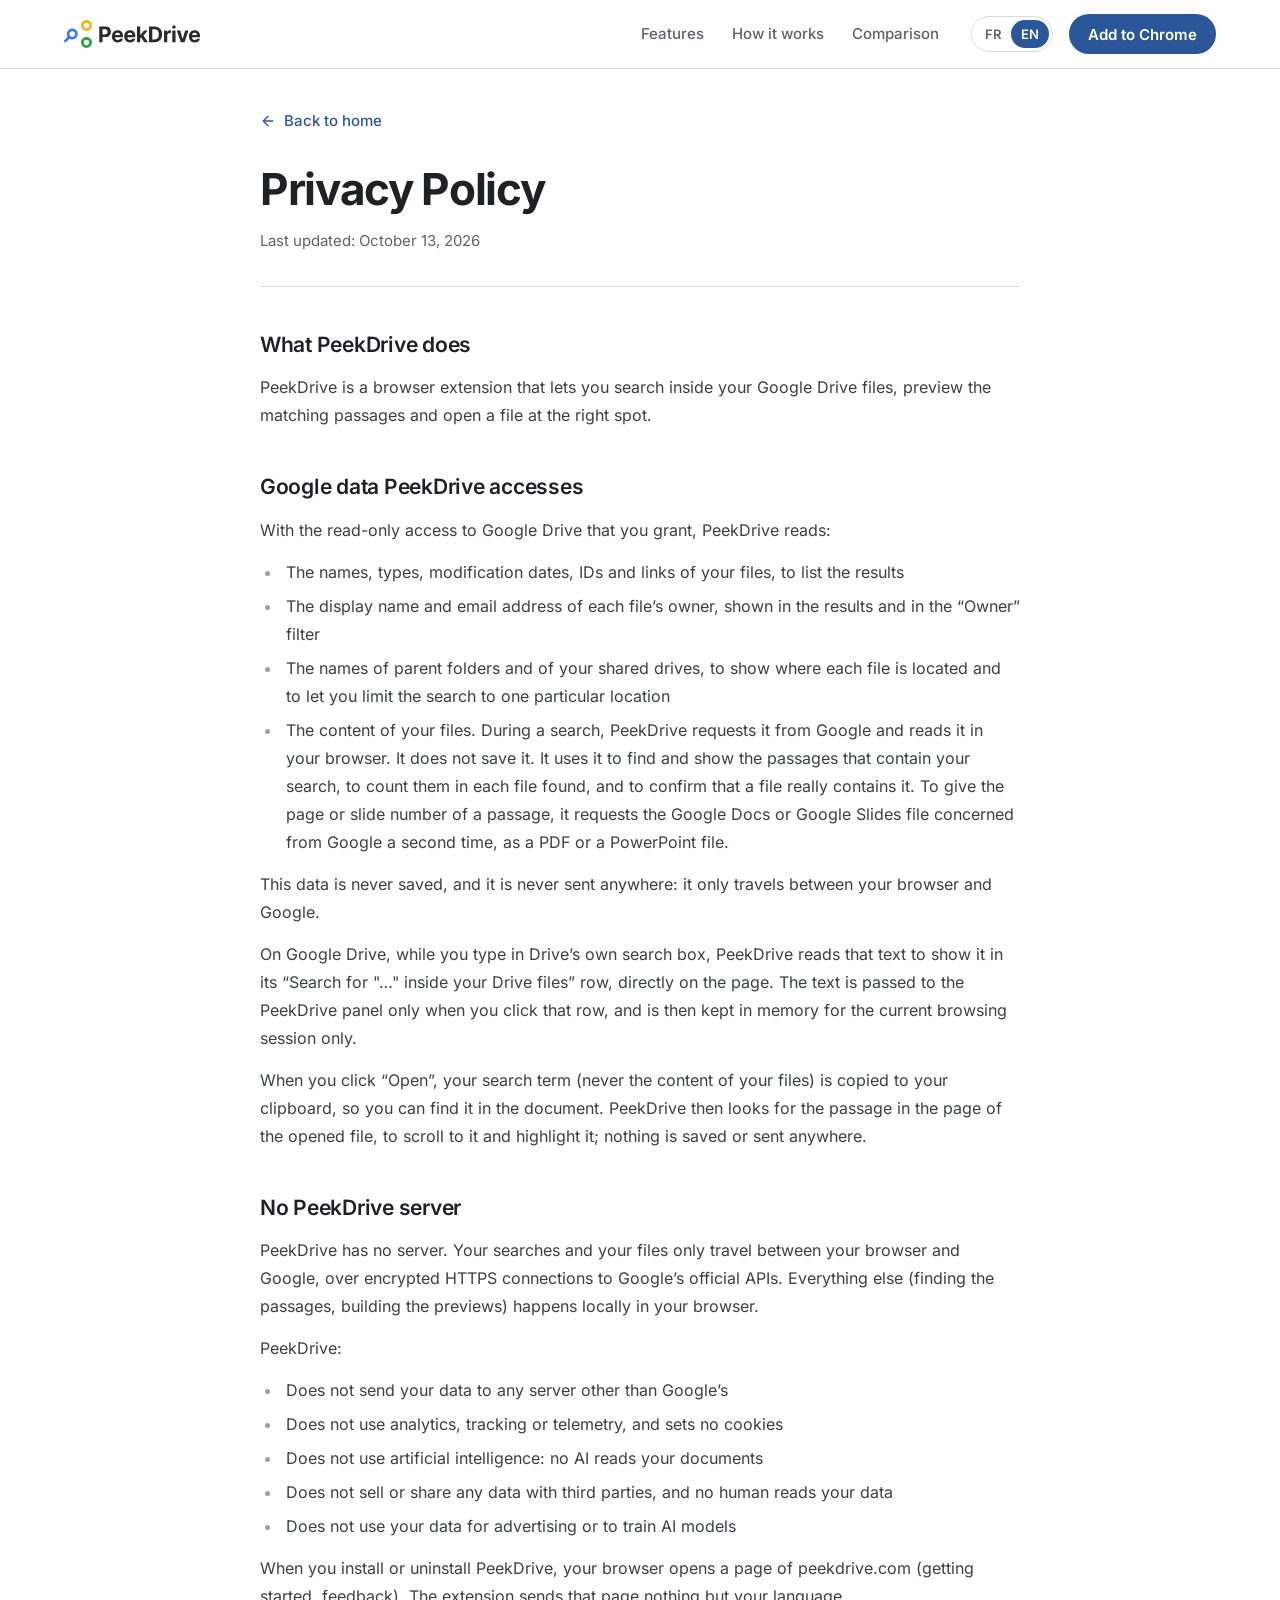
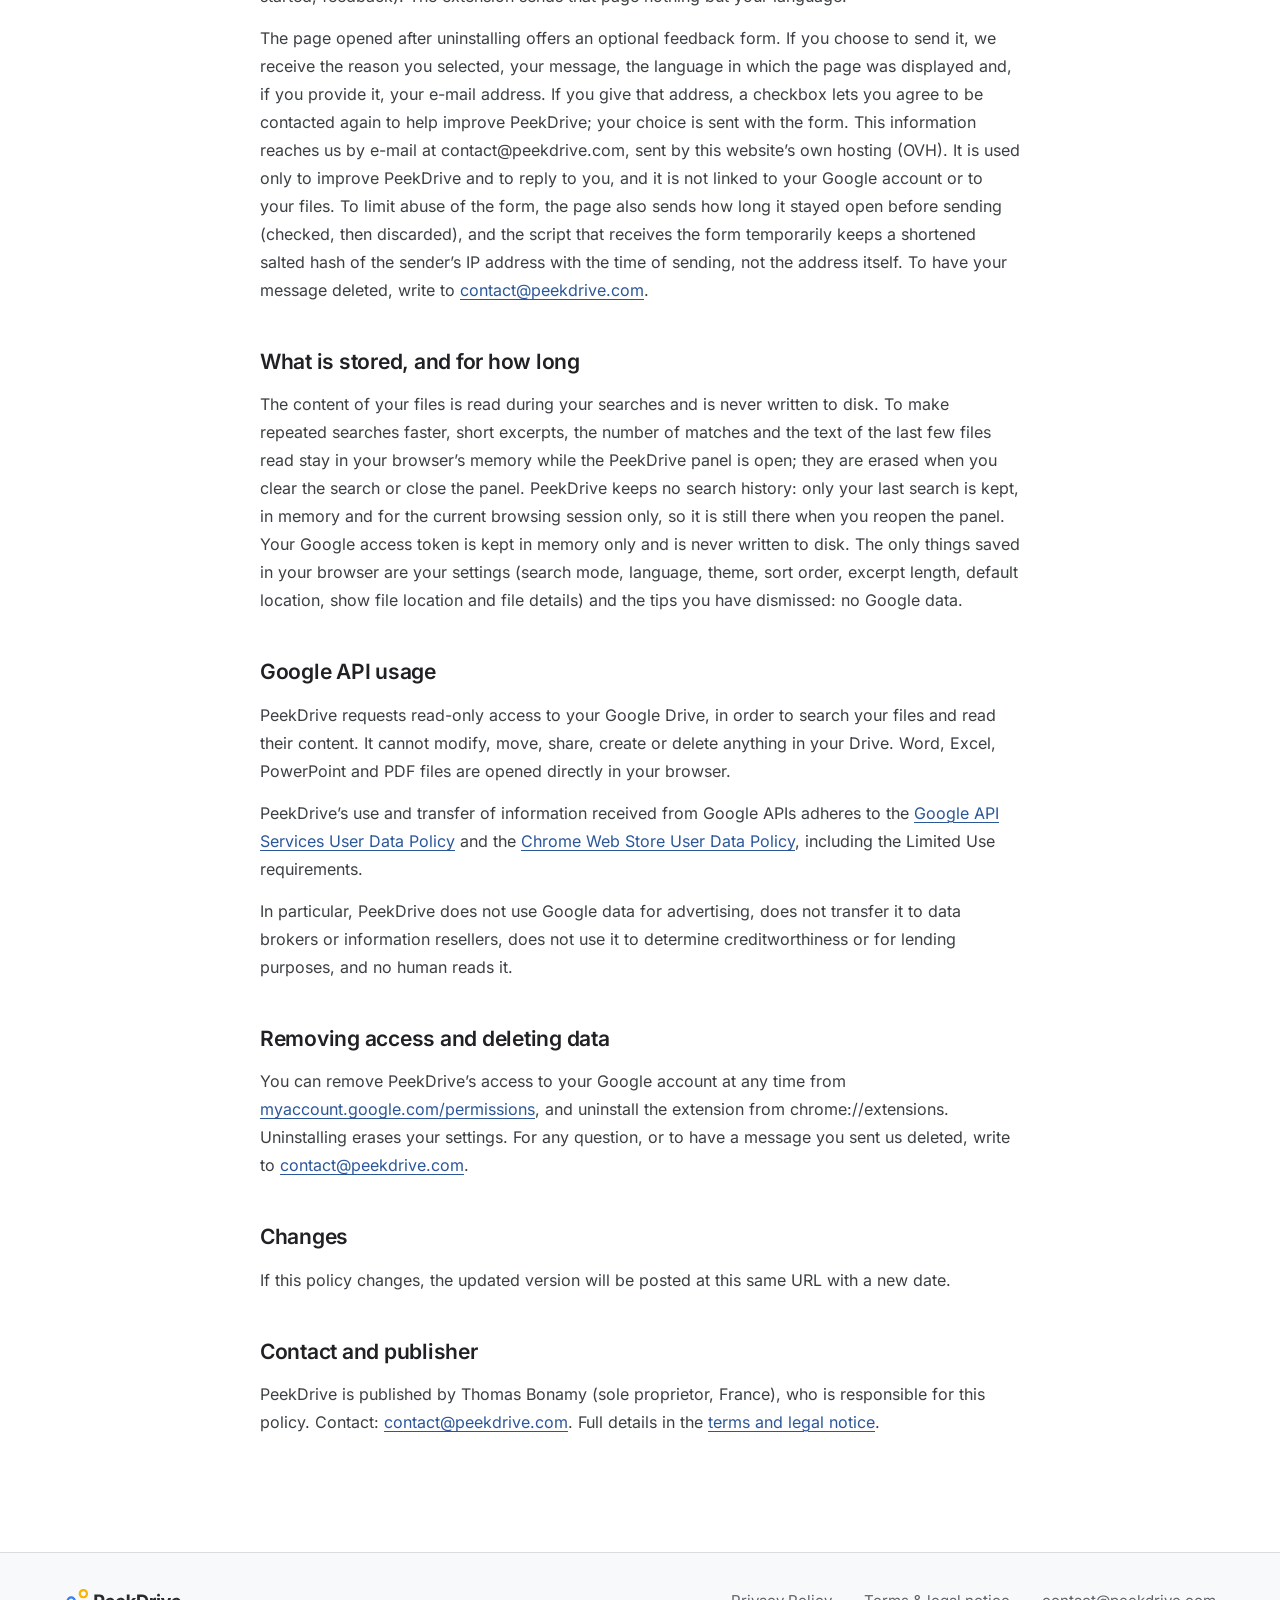
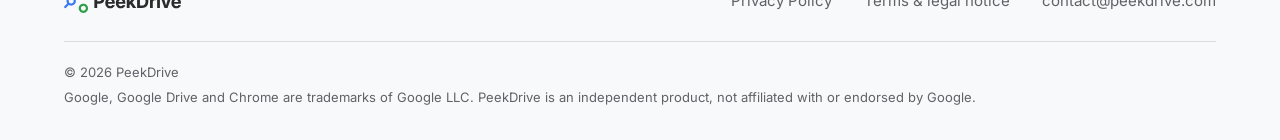
==== commit f42cd30b: "Confidentialité : « à la volée » retiré Thomas ne veut pas de cette formulation. « Le contenu de vos" ====
--- a/privacy.html
+++ b/privacy.html
@@ -77,7 +77,7 @@
             <p data-en="The page opened after uninstalling offers an optional feedback form. If you choose to send it, we receive the reason you selected, your message, the language in which the page was displayed and, if you provide it, your e-mail address. If you give that address, a checkbox lets you agree to be contacted again to help improve PeekDrive; your choice is sent with the form. This information reaches us by e-mail at contact@peekdrive.com, sent by this website’s own hosting (OVH). It is used only to improve PeekDrive and to reply to you, and it is not linked to your Google account or to your files. To limit abuse of the form, the page also sends how long it stayed open before sending (checked, then discarded), and the script that receives the form temporarily keeps a shortened salted hash of the sender’s IP address with the time of sending, not the address itself. To have your message deleted, write to &lt;a href=&quot;mailto:contact@peekdrive.com&quot;&gt;contact@peekdrive.com&lt;/a&gt;." data-fr="La page ouverte après la désinstallation propose un formulaire d’avis facultatif. Si vous choisissez de l’envoyer, nous recevons la raison que vous avez sélectionnée, votre message, la langue d’affichage de la page et, si vous l’indiquez, votre adresse e-mail. Si vous donnez cette adresse, une case à cocher vous permet d’accepter que nous vous recontactions pour améliorer PeekDrive&amp;nbsp;; votre choix est envoyé avec le formulaire. Ces informations nous parviennent par e-mail à contact@peekdrive.com, envoyées par l’hébergement de ce site (OVH). Elles servent uniquement à améliorer PeekDrive et à vous répondre, et ne sont reliées ni à votre compte Google ni à vos fichiers. Pour limiter les abus du formulaire, la page envoie aussi le temps écoulé avant l’envoi (vérifié, puis écarté), et le script qui reçoit le formulaire conserve temporairement une empreinte tronquée (hachage salé) de l’adresse IP de l’expéditeur avec l’heure de l’envoi, et non l’adresse elle-même. Pour faire supprimer votre message, écrivez à &lt;a href=&quot;mailto:contact@peekdrive.com&quot;&gt;contact@peekdrive.com&lt;/a&gt;.">The page opened after uninstalling offers an optional feedback form. If you choose to send it, we receive the reason you selected, your message, the language in which the page was displayed and, if you provide it, your e-mail address. If you give that address, a checkbox lets you agree to be contacted again to help improve PeekDrive; your choice is sent with the form. This information reaches us by e-mail at contact@peekdrive.com, sent by this website’s own hosting (OVH). It is used only to improve PeekDrive and to reply to you, and it is not linked to your Google account or to your files. To limit abuse of the form, the page also sends how long it stayed open before sending (checked, then discarded), and the script that receives the form temporarily keeps a shortened salted hash of the sender’s IP address with the time of sending, not the address itself. To have your message deleted, write to <a href="mailto:contact@peekdrive.com">contact@peekdrive.com</a>.</p>
 
             <h2 data-en="What is stored, and for how long" data-fr="Ce qui est conservé, et combien de temps">What is stored, and for how long</h2>
-            <p data-en="The content of your files is read on the fly and is never written to disk. To make repeated searches faster, short excerpts, the number of matches and the text of the last few files read stay in your browser’s memory while the PeekDrive panel is open; they are erased when you clear the search or close the panel. PeekDrive keeps no search history: only your last search is kept, in memory and for the current browsing session only, so it is still there when you reopen the panel. Your Google access token is kept in memory only and is never written to disk. The only things saved in your browser are your settings (search mode, language, theme, sort order, excerpt length, default location, show file location and file details) and the tips you have dismissed: no Google data." data-fr="Le contenu de vos fichiers est lu à la volée et n’est jamais écrit sur le disque. Pour accélérer les recherches répétées, de courts extraits, le nombre de correspondances et le texte des derniers fichiers lus restent dans la mémoire de votre navigateur tant que le panneau PeekDrive est ouvert ; ils sont effacés quand vous videz la recherche ou fermez le panneau. PeekDrive ne garde aucun historique de recherche : seule votre dernière recherche est gardée, en mémoire et pour la session de navigation en cours uniquement, afin de la retrouver quand vous rouvrez le panneau. Votre jeton d’accès Google est gardé en mémoire uniquement et n’est jamais écrit sur le disque. Les seules choses enregistrées dans votre navigateur sont vos réglages (mode de recherche, langue, thème, ordre de tri, longueur des extraits, emplacement par défaut, affichage de l’emplacement et des informations des fichiers) et les astuces que vous avez masquées : aucune donnée Google.">The content of your files is read on the fly and is never written to disk. To make repeated searches faster, short excerpts, the number of matches and the text of the last few files read stay in your browser’s memory while the PeekDrive panel is open; they are erased when you clear the search or close the panel. PeekDrive keeps no search history: only your last search is kept, in memory and for the current browsing session only, so it is still there when you reopen the panel. Your Google access token is kept in memory only and is never written to disk. The only things saved in your browser are your settings (search mode, language, theme, sort order, excerpt length, default location, show file location and file details) and the tips you have dismissed: no Google data.</p>
+            <p data-en="The content of your files is read during your searches and is never written to disk. To make repeated searches faster, short excerpts, the number of matches and the text of the last few files read stay in your browser’s memory while the PeekDrive panel is open; they are erased when you clear the search or close the panel. PeekDrive keeps no search history: only your last search is kept, in memory and for the current browsing session only, so it is still there when you reopen the panel. Your Google access token is kept in memory only and is never written to disk. The only things saved in your browser are your settings (search mode, language, theme, sort order, excerpt length, default location, show file location and file details) and the tips you have dismissed: no Google data." data-fr="Le contenu de vos fichiers est lu pendant vos recherches et n’est jamais écrit sur le disque. Pour accélérer les recherches répétées, de courts extraits, le nombre de correspondances et le texte des derniers fichiers lus restent dans la mémoire de votre navigateur tant que le panneau PeekDrive est ouvert ; ils sont effacés quand vous videz la recherche ou fermez le panneau. PeekDrive ne garde aucun historique de recherche : seule votre dernière recherche est gardée, en mémoire et pour la session de navigation en cours uniquement, afin de la retrouver quand vous rouvrez le panneau. Votre jeton d’accès Google est gardé en mémoire uniquement et n’est jamais écrit sur le disque. Les seules choses enregistrées dans votre navigateur sont vos réglages (mode de recherche, langue, thème, ordre de tri, longueur des extraits, emplacement par défaut, affichage de l’emplacement et des informations des fichiers) et les astuces que vous avez masquées : aucune donnée Google.">The content of your files is read during your searches and is never written to disk. To make repeated searches faster, short excerpts, the number of matches and the text of the last few files read stay in your browser’s memory while the PeekDrive panel is open; they are erased when you clear the search or close the panel. PeekDrive keeps no search history: only your last search is kept, in memory and for the current browsing session only, so it is still there when you reopen the panel. Your Google access token is kept in memory only and is never written to disk. The only things saved in your browser are your settings (search mode, language, theme, sort order, excerpt length, default location, show file location and file details) and the tips you have dismissed: no Google data.</p>
 
             <h2 data-en="Google API usage" data-fr="Utilisation des API Google">Google API usage</h2>
             <p data-en="PeekDrive requests read-only access to your Google Drive, in order to search your files and read their content. It cannot modify, move, share, create or delete anything in your Drive. Word, Excel, PowerPoint and PDF files are opened directly in your browser." data-fr="PeekDrive demande un accès en lecture seule à votre Google Drive, pour rechercher dans vos fichiers et lire leur contenu. Il ne peut rien modifier, déplacer, partager, créer ni supprimer dans votre Drive. Les fichiers Word, Excel, PowerPoint et PDF sont ouverts directement dans votre navigateur.">PeekDrive requests read-only access to your Google Drive, in order to search your files and read their content. It cannot modify, move, share, create or delete anything in your Drive. Word, Excel, PowerPoint and PDF files are opened directly in your browser.</p>
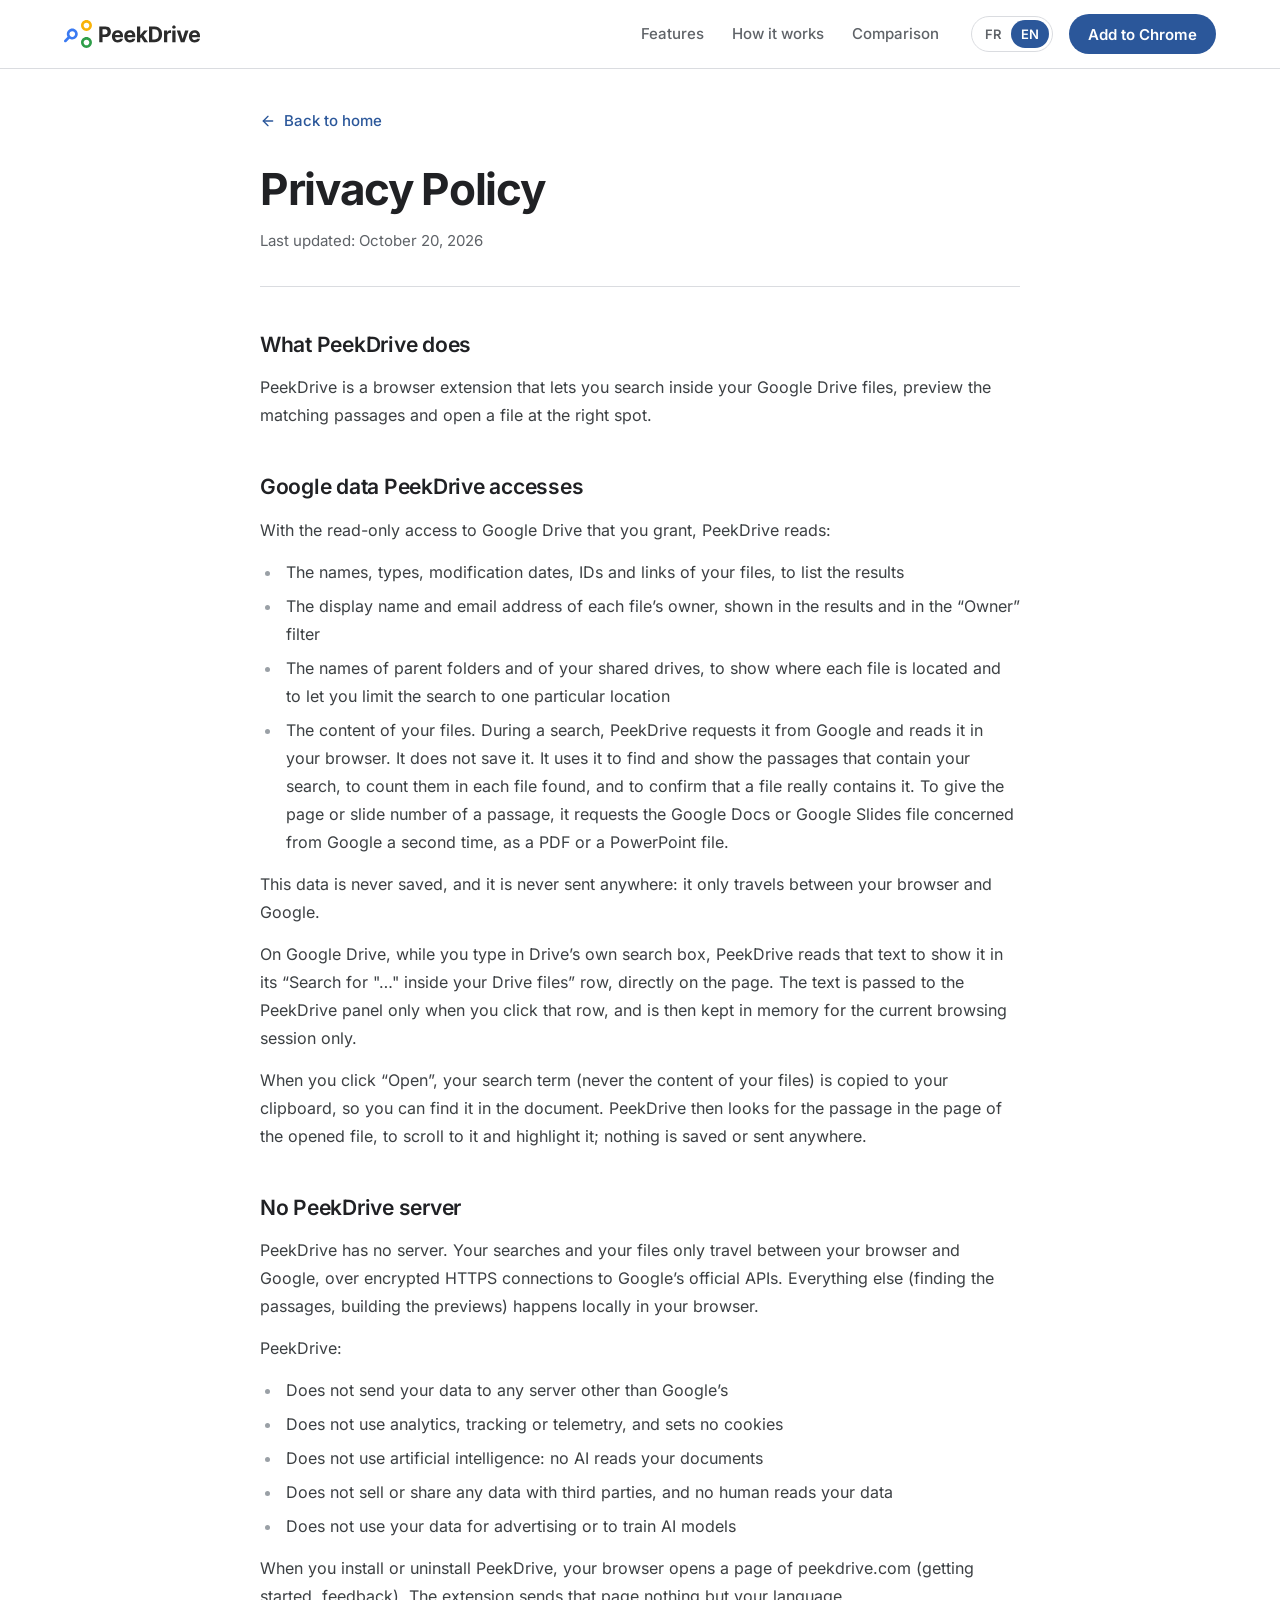
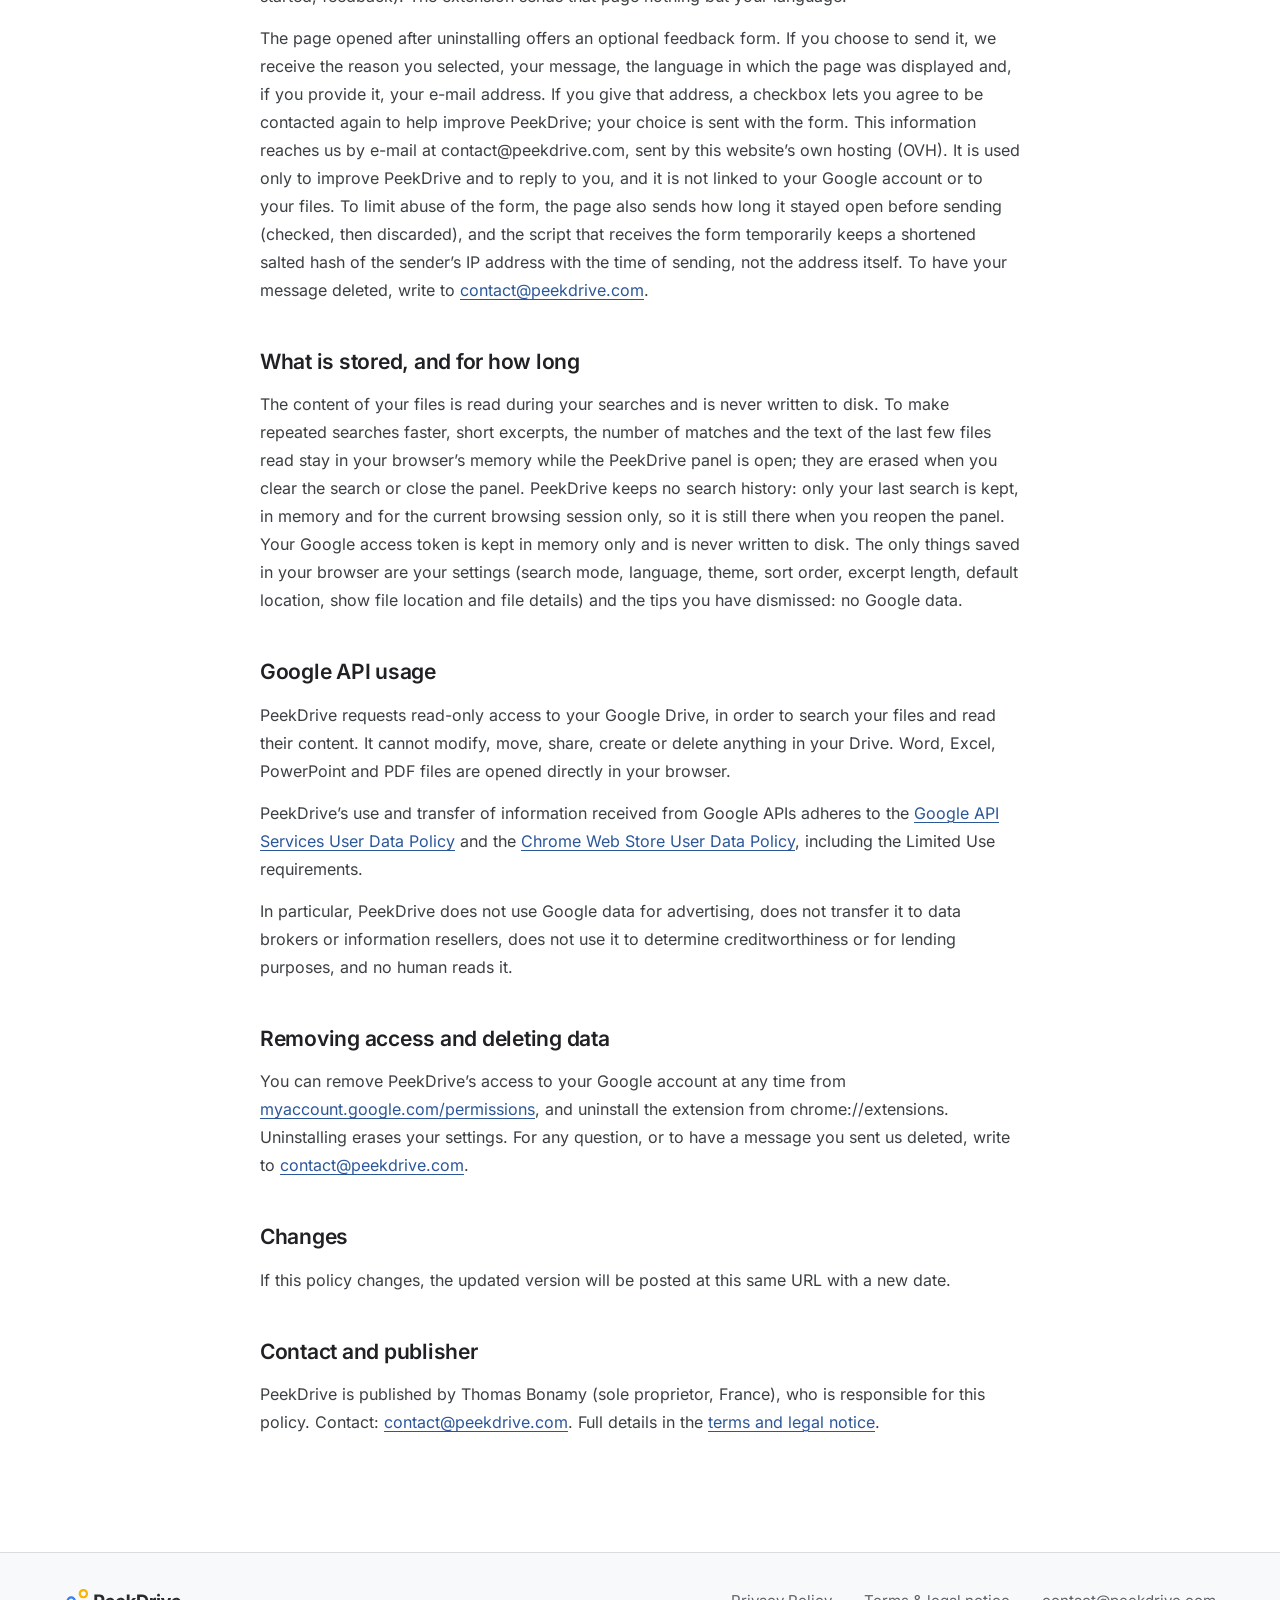
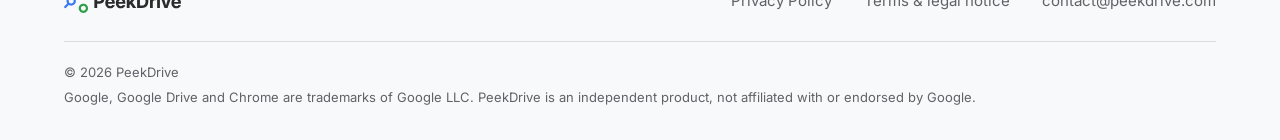
==== commit ba959a1f: "Confidentialité : date du jour de la mise en ligne (20 octobre 2026) Co-Authored-By: Claude Opus 5.5" ====
--- a/privacy.html
+++ b/privacy.html
@@ -41,7 +41,7 @@
         </div>
         <article class="container narrow prose">
             <h1 data-en="Privacy Policy" data-fr="Politique de confidentialité">Privacy Policy</h1>
-            <p class="last-updated" data-en="Last updated: October 13, 2026" data-fr="Dernière mise à jour : 13 octobre 2026">Last updated: October 13, 2026</p>
+            <p class="last-updated" data-en="Last updated: October 20, 2026" data-fr="Dernière mise à jour : 20 octobre 2026">Last updated: October 20, 2026</p>
 
             <h2 data-en="What PeekDrive does" data-fr="Ce que fait PeekDrive">What PeekDrive does</h2>
             <p data-en="PeekDrive is a browser extension that lets you search inside your Google Drive files, preview the matching passages and open a file at the right spot." data-fr="PeekDrive est une extension de navigateur qui vous permet de rechercher dans le contenu de vos fichiers Google Drive, de visualiser les passages correspondants et d’ouvrir un fichier au bon endroit.">PeekDrive is a browser extension that lets you search inside your Google Drive files, preview the matching passages and open a file at the right spot.</p>
